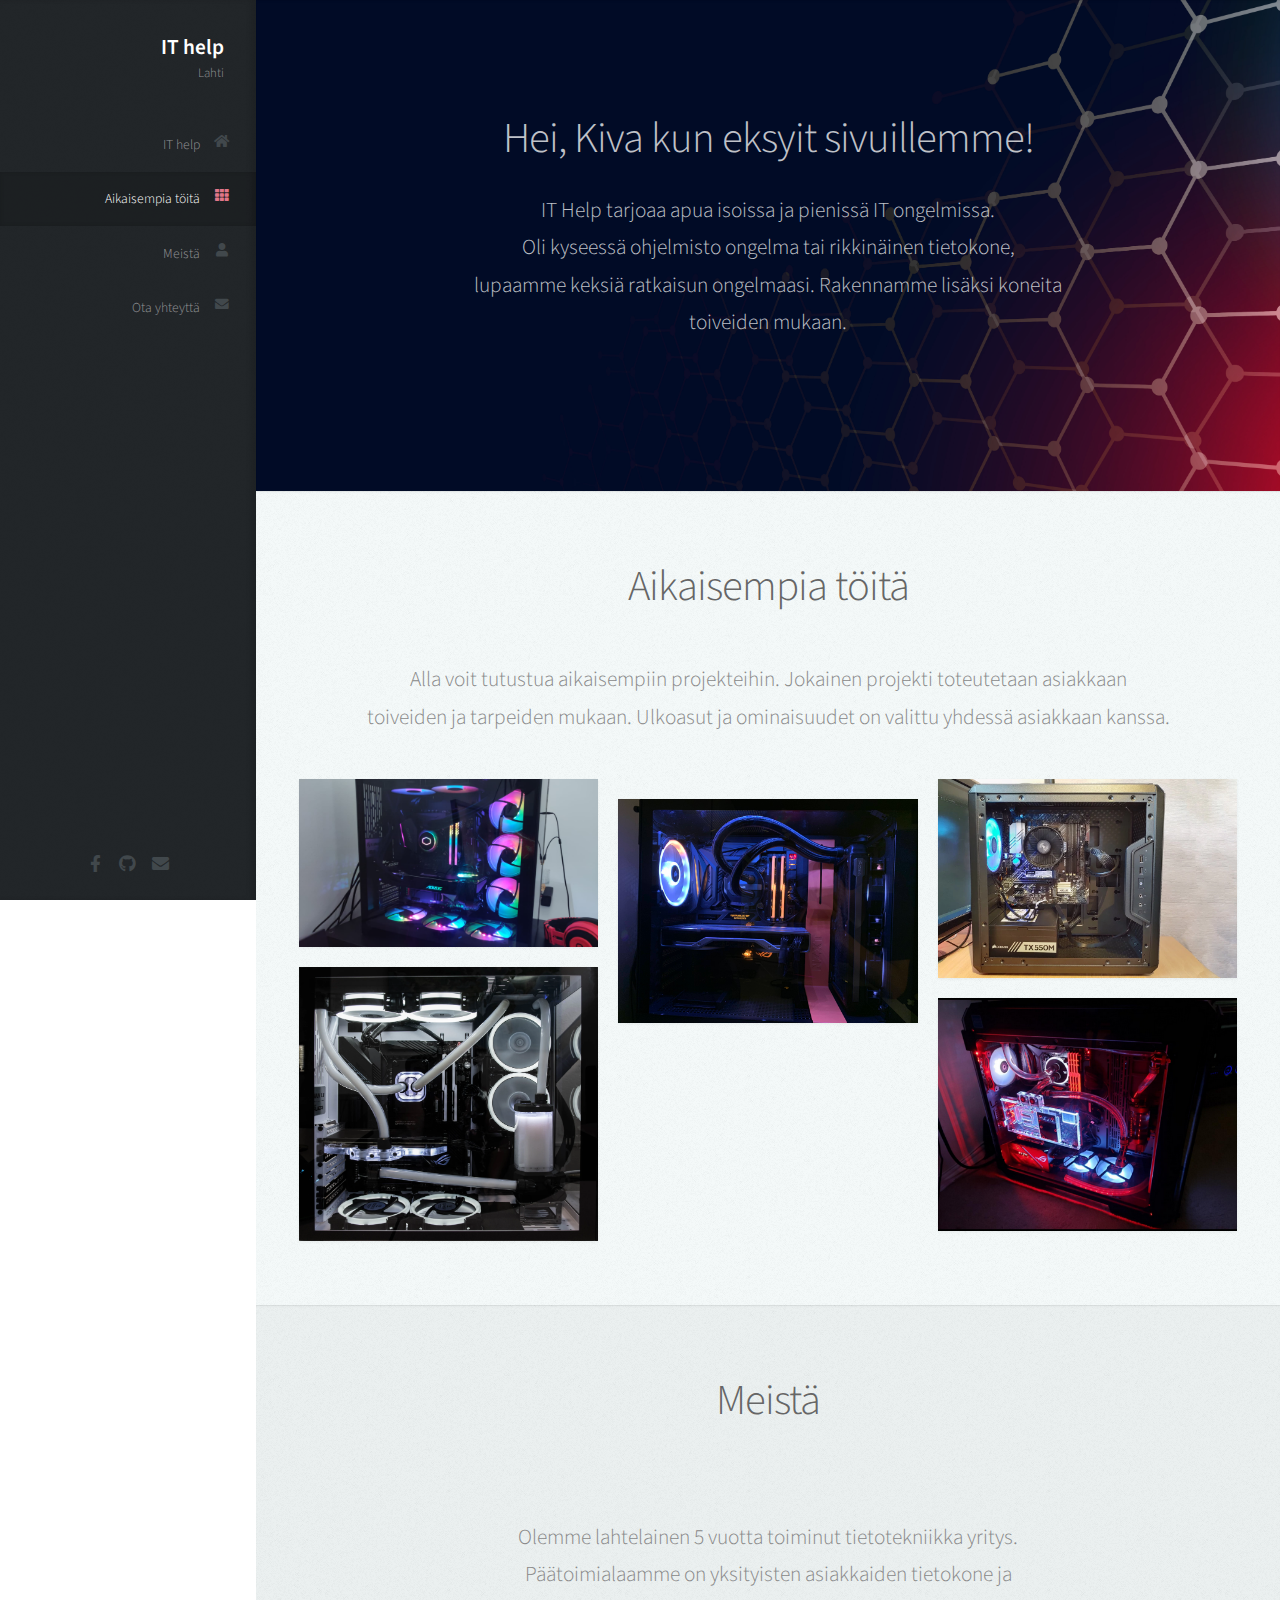
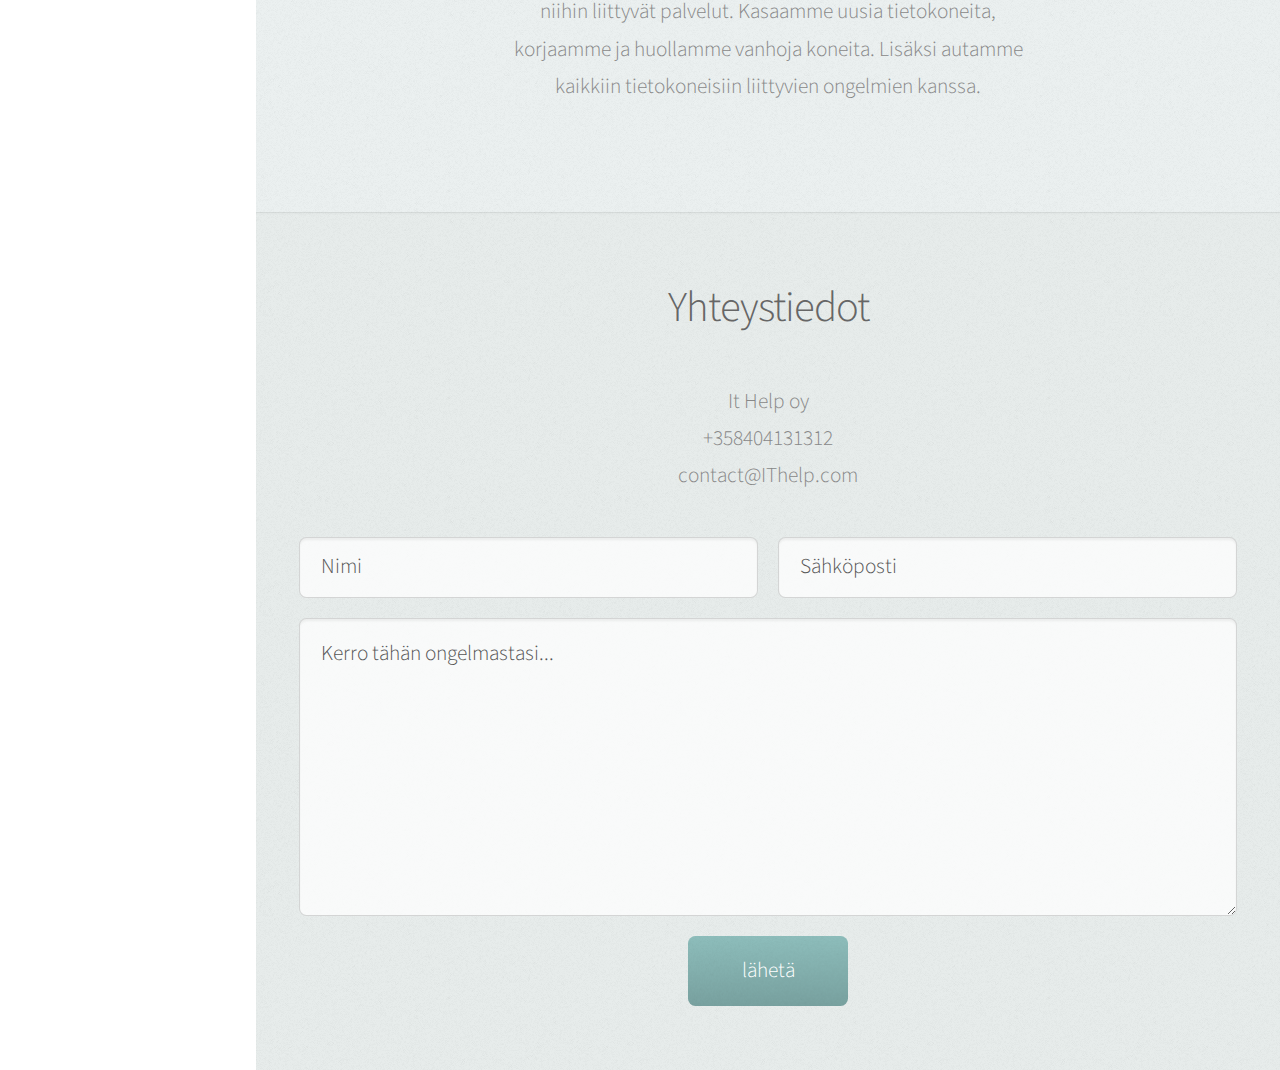
==== index.html @ 4525d4ff "Add files via upload" ====
<!DOCTYPE HTML>
<html>
	<head>
		<title>IT help oy</title>
		<meta charset="utf-8" />
		<meta name="viewport" content="width=device-width, initial-scale=1, user-scalable=no" />
		<link rel="stylesheet" href="assets/css/main.css" />
	</head>
	<body class="is-preload">

		<!-- Header -->
			<div id="header">

				<div class="top">

					<!-- Logo -->
						<div id="logo">
							<h1 id="title">IT help</h1>
							<p>Lahti</p>
						</div>

					<!-- Navikointi -->
						<nav id="nav">
							<ul>
								<li><a href="#top" id="top-link"><span class="icon solid fa-home">IT help</span></a></li>
								<li><a href="#portfolio" id="portfolio-link"><span class="icon solid fa-th">Aikaisempia töitä</span></a></li>
								<li><a href="#about" id="about-link"><span class="icon solid fa-user">Meistä</span></a></li>
								<li><a href="#contact" id="contact-link"><span class="icon solid fa-envelope">Ota yhteyttä</span></a></li>
							</ul>
						</nav>

				</div>

				<div class="bottom">

					<!-- Social Icons -->
						<ul class="icons">
							<li><a href="#" class="icon brands fa-facebook-f"><span class="label">Facebook</span></a></li>
							<li><a href="#" class="icon brands fa-github"><span class="label">Github</span></a></li>
							<li><a href="#" class="icon solid fa-envelope"><span class="label">Email</span></a></li>
						</ul>

				</div>

			</div>

		<!-- Main -->
			<div id="main">

				<!-- IT Help -->
					<section id="top" class="one dark cover">
						<div class="container">

							<header>
								<h2 class="alt">Hei, Kiva kun eksyit sivuillemme! </h2>
								<p>IT Help tarjoaa apua isoissa ja pienissä IT ongelmissa.<br />
								Oli kyseessä ohjelmisto ongelma tai rikkinäinen tietokone, <br />
								lupaamme keksiä ratkaisun ongelmaasi. Rakennamme lisäksi koneita<br />
								toiveiden mukaan.</p>
							</header>
							
						</div>
					</section>

				<!-- Portfolio -->
					<section id="portfolio" class="two">
						<div class="container">

							<header>
								<h2>Aikaisempia töitä</h2>
							</header>

							<p>Alla voit tutustua aikaisempiin projekteihin. Jokainen projekti toteutetaan asiakkaan<br />
							toiveiden ja tarpeiden mukaan. Ulkoasut ja ominaisuudet on valittu yhdessä asiakkaan kanssa.</p>

							<div class="row">
								<div class="col-4 col-12-mobile">
									<article class="item">
										<a href="#" class="image fit"><img src="images/pic01.jpg" alt="" /></a>
									</article>
									<article class="item">
										<a href="#" class="image fit"><img src="images/pic02.jpg" alt="" /></a>
									</article>
								</div>
								<div class="col-4 col-12-mobile">
									<article class="item">
										<a href="#" class="image fit"><img src="images/pic03.jpg" alt="" /></a>
									</article>
									<article class="item">
										<a href="#" class="image fit"><img src="images/pic04.jpg" alt="" /></a>
									</article>
								</div>
								<div class="col-4 col-12-mobile">
									<article class="item">
										<a href="#" class="image fit"><img src="images/pic05.jpg" alt="" /></a>
									</article>
								<article class="item">
										<a href="#" class="image fit"><img src="images/pic06.jpg" alt="" /></a>
									</article>
								</div>
							</div>

						</div>
					</section>

				<!-- Minusta -->
					<section id="about" class="three">
						<div class="container">

							<header>
								<h2>Meistä</h2>
							</header>

							<a href="#" class="image featured"><img src="images/pic08.jpg" alt="" /></a>

							<p>Olemme lahtelainen 5 vuotta toiminut tietotekniikka yritys.<br />
							Päätoimialaamme on yksityisten asiakkaiden tietokone ja<br />
							niihin liittyvät palvelut. Kasaamme uusia tietokoneita,<br />
							korjaamme ja huollamme vanhoja koneita. Lisäksi autamme<br />
							kaikkiin tietokoneisiin liittyvien ongelmien kanssa.</p>

						</div>
					</section>

				<!-- yhteyttä -->
					<section id="contact" class="four">
						<div class="container">

							<header>
								<h2>Yhteystiedot</h2>
							</header>

							<p>It Help oy<br />
							+358404131312<br />
							contact@IThelp.com</p>

							<form method="post" action="#">
								<div class="row">
									<div class="col-6 col-12-mobile"><input type="text" name="name" placeholder="Nimi" /></div>
									<div class="col-6 col-12-mobile"><input type="text" name="email" placeholder="Sähköposti" /></div>
									<div class="col-12">
										<textarea name="message" placeholder="Kerro tähän ongelmastasi..."></textarea>
									</div>
									<div class="col-12">
										<input type="submit" value="lähetä" />
									</div>
								</div>
							</form>

						</div>
					</section>

			</div>


		<!-- Scripts -->
			<script src="assets/js/jquery.min.js"></script>
			<script src="assets/js/jquery.scrolly.min.js"></script>
			<script src="assets/js/jquery.scrollex.min.js"></script>
			<script src="assets/js/browser.min.js"></script>
			<script src="assets/js/breakpoints.min.js"></script>
			<script src="assets/js/util.js"></script>
			<script src="assets/js/main.js"></script>

	</body>
</html>
---- assets/css/main.css ----
@import url("fontawesome-all.min.css");
@import url("https://fonts.googleapis.com/css?family=Source+Sans+Pro:300,300italic,400,600");


html, body, div, span, applet, object,
iframe, h1, h2, h3, h4, h5, h6, p, blockquote,
pre, a, abbr, acronym, address, big, cite,
code, del, dfn, em, img, ins, kbd, q, s, samp,
small, strike, strong, sub, sup, tt, var, b,
u, i, center, dl, dt, dd, ol, ul, li, fieldset,
form, label, legend, table, caption, tbody,
tfoot, thead, tr, th, td, article, aside,
canvas, details, embed, figure, figcaption,
footer, header, hgroup, menu, nav, output, ruby,
section, summary, time, mark, audio, video {
	margin: 0;
	padding: 0;
	border: 0;
	font-size: 100%;
	font: inherit;
	vertical-align: baseline;}

article, aside, details, figcaption, figure,
footer, header, hgroup, menu, nav, section {
	display: block;}

body {
	line-height: 1;
}

ol, ul {
	list-style: none;
}

blockquote, q {
	quotes: none;
}

	blockquote:before, blockquote:after, q:before, q:after {
		content: '';
		content: none;
	}

table {
	border-collapse: collapse;
	border-spacing: 0;
}

body {
	-webkit-text-size-adjust: none;
}

mark {
	background-color: transparent;
	color: inherit;
}

input::-moz-focus-inner {
	border: 0;
	padding: 0;
}

input, select, textarea {
	-moz-appearance: none;
	-webkit-appearance: none;
	-ms-appearance: none;
	appearance: none;
}

/* Basic */

	html {
		box-sizing: border-box;
	}

	*, *:before, *:after {
		box-sizing: inherit;
	}

	body {
		background: #fff;
		font-family: 'Source Sans Pro', sans-serif;
		font-size: 19pt;
		font-weight: 300;
		line-height: 1.75em;
		color: #888;
	}

		body.is-preload *, body.is-preload *:before, body.is-preload *:after {
			-moz-animation: none !important;
			-webkit-animation: none !important;
			-ms-animation: none !important;
			animation: none !important;
			-moz-transition: none !important;
			-webkit-transition: none !important;
			-ms-transition: none !important;
			transition: none !important;
		}

	input, textarea, select {
		font-family: 'Source Sans Pro', sans-serif;
		font-size: 19pt;
		font-weight: 300;
		line-height: 1.75em;
		color: #888;
	}

	h1, h2, h3, h4, h5, h6 {
		font-weight: 300;
		color: #666;
		line-height: 1.5em;
	}

	h1 a, h2 a, h3 a, h4 a, h5 a, h6 a {
		color: inherit;
		text-decoration: none;
	}

		h1 a strong, h2 a strong, h3 a strong, h4 a strong, h5 a strong, h6 a strong {
			color: #333;
		}

	h2 {
		font-size: 2em;
		letter-spacing: -1px;
	}

		h2.alt {
			color: #888;
		}

			h2.alt strong {
				color: #666;
			}

	h3 {
		font-size: 1.5em;
	}

	header {
		margin: 0 0 2em 0;
	}

		header > p {
			margin: 1em 0 0 0;
		}

	footer {
		margin: 2em 0 0 0;
	}

	strong, b {
		font-weight: 300;
		color: #666;
	}

	em, i {
		font-style: italic;
	}

	a {
		text-decoration: none;
		color: inherit;
		border-bottom: dotted 1px rgba(128, 128, 128, 0.5);
		-moz-transition: color 0.35s ease-in-out, border-bottom-color 0.35s ease-in-out;
		-webkit-transition: color 0.35s ease-in-out, border-bottom-color 0.35s ease-in-out;
		-ms-transition: color 0.35s ease-in-out, border-bottom-color 0.35s ease-in-out;
		transition: color 0.35s ease-in-out, border-bottom-color 0.35s ease-in-out;
		outline: 0;
	}

		a:hover {
			color: #E27689;
			border-bottom-color: rgba(255, 255, 255, 0);
		}

	sub {
		position: relative;
		top: 0.5em;
		font-size: 0.8em;
	}

	sup {
		position: relative;
		top: -0.5em;
		font-size: 0.8em;
	}

	hr {
		border: 0;
		border-top: solid 1px #ddd;
	}

	blockquote {
		border-left: solid 0.5em #ddd;
		padding: 1em 0 1em 2em;
		font-style: italic;
	}

	p, ul, ol, dl, table {
		margin-bottom: 2em;
	}

	br.clear {
		clear: both;
	}

/* Container */

	.container {
		margin: 0 auto;
		max-width: 100%;
		width: 1400px;
	}

		@media screen and (min-width: 961px) and (max-width: 1880px) {

			.container {
				width: 1200px;
			}

		}

		@media screen and (min-width: 961px) and (max-width: 1620px) {

			.container {
				width: 960px;
			}

		}

		@media screen and (min-width: 961px) and (max-width: 1320px) {

			.container {
				width: 100%;
			}

		}

		@media screen and (max-width: 960px) {

			.container {
				width: 100%;
			}

		}

		@media screen and (max-width: 736px) {

			.container {
				width: 100%;
			}

		}

/* Row */

	.row {
		display: flex;
		flex-wrap: wrap;
		box-sizing: border-box;
		align-items: stretch;
	}

		.row > * {
			box-sizing: border-box;
		}

		.row.gtr-uniform > * > :last-child {
			margin-bottom: 0;
		}

		.row.aln-left {
			justify-content: flex-start;
		}

		.row.aln-center {
			justify-content: center;
		}

		.row.aln-right {
			justify-content: flex-end;
		}

		.row.aln-top {
			align-items: flex-start;
		}

		.row.aln-middle {
			align-items: center;
		}

		.row.aln-bottom {
			align-items: flex-end;
		}

		.row > .imp {
			order: -1;
		}

		.row > .col-1 {
			width: 8.33333%;
		}

		.row > .off-1 {
			margin-left: 8.33333%;
		}

		.row > .col-2 {
			width: 16.66667%;
		}

		.row > .off-2 {
			margin-left: 16.66667%;
		}

		.row > .col-3 {
			width: 25%;
		}

		.row > .off-3 {
			margin-left: 25%;
		}

		.row > .col-4 {
			width: 33.33333%;
		}

		.row > .off-4 {
			margin-left: 33.33333%;
		}

		.row > .col-5 {
			width: 41.66667%;
		}

		.row > .off-5 {
			margin-left: 41.66667%;
		}

		.row > .col-6 {
			width: 50%;
		}

		.row > .off-6 {
			margin-left: 50%;
		}

		.row > .col-7 {
			width: 58.33333%;
		}

		.row > .off-7 {
			margin-left: 58.33333%;
		}

		.row > .col-8 {
			width: 66.66667%;
		}

		.row > .off-8 {
			margin-left: 66.66667%;
		}

		.row > .col-9 {
			width: 75%;
		}

		.row > .off-9 {
			margin-left: 75%;
		}

		.row > .col-10 {
			width: 83.33333%;
		}

		.row > .off-10 {
			margin-left: 83.33333%;
		}

		.row > .col-11 {
			width: 91.66667%;
		}

		.row > .off-11 {
			margin-left: 91.66667%;
		}

		.row > .col-12 {
			width: 100%;
		}

		.row > .off-12 {
			margin-left: 100%;
		}

		.row.gtr-0 {
			margin-top: 0px;
			margin-left: 0px;
		}

			.row.gtr-0 > * {
				padding: 0px 0 0 0px;
			}

			.row.gtr-0.gtr-uniform {
				margin-top: 0px;
			}

				.row.gtr-0.gtr-uniform > * {
					padding-top: 0px;
				}

		.row.gtr-25 {
			margin-top: -10px;
			margin-left: -10px;
		}

			.row.gtr-25 > * {
				padding: 10px 0 0 10px;
			}

			.row.gtr-25.gtr-uniform {
				margin-top: -10px;
			}

				.row.gtr-25.gtr-uniform > * {
					padding-top: 10px;
				}

		.row.gtr-50 {
			margin-top: -20px;
			margin-left: -20px;
		}

			.row.gtr-50 > * {
				padding: 20px 0 0 20px;
			}

			.row.gtr-50.gtr-uniform {
				margin-top: -20px;
			}

				.row.gtr-50.gtr-uniform > * {
					padding-top: 20px;
				}

		.row {
			margin-top: -40px;
			margin-left: -40px;
		}

			.row > * {
				padding: 40px 0 0 40px;
			}

			.row.gtr-uniform {
				margin-top: -40px;
			}

				.row.gtr-uniform > * {
					padding-top: 40px;
				}

		.row.gtr-150 {
			margin-top: -60px;
			margin-left: -60px;
		}

			.row.gtr-150 > * {
				padding: 60px 0 0 60px;
			}

			.row.gtr-150.gtr-uniform {
				margin-top: -60px;
			}

				.row.gtr-150.gtr-uniform > * {
					padding-top: 60px;
				}

		.row.gtr-200 {
			margin-top: -80px;
			margin-left: -80px;
		}

			.row.gtr-200 > * {
				padding: 80px 0 0 80px;
			}

			.row.gtr-200.gtr-uniform {
				margin-top: -80px;
			}

				.row.gtr-200.gtr-uniform > * {
					padding-top: 80px;
				}

		@media screen and (min-width: 961px) and (max-width: 1880px) {

			.row {
				display: flex;
				flex-wrap: wrap;
				box-sizing: border-box;
				align-items: stretch;
			}

				.row > * {
					box-sizing: border-box;
				}

				.row.gtr-uniform > * > :last-child {
					margin-bottom: 0;
				}

				.row.aln-left {
					justify-content: flex-start;
				}

				.row.aln-center {
					justify-content: center;
				}

				.row.aln-right {
					justify-content: flex-end;
				}

				.row.aln-top {
					align-items: flex-start;
				}

				.row.aln-middle {
					align-items: center;
				}

				.row.aln-bottom {
					align-items: flex-end;
				}

				.row > .imp-wide {
					order: -1;
				}

				.row > .col-1-wide {
					width: 8.33333%;
				}

				.row > .off-1-wide {
					margin-left: 8.33333%;
				}

				.row > .col-2-wide {
					width: 16.66667%;
				}

				.row > .off-2-wide {
					margin-left: 16.66667%;
				}

				.row > .col-3-wide {
					width: 25%;
				}

				.row > .off-3-wide {
					margin-left: 25%;
				}

				.row > .col-4-wide {
					width: 33.33333%;
				}

				.row > .off-4-wide {
					margin-left: 33.33333%;
				}

				.row > .col-5-wide {
					width: 41.66667%;
				}

				.row > .off-5-wide {
					margin-left: 41.66667%;
				}

				.row > .col-6-wide {
					width: 50%;
				}

				.row > .off-6-wide {
					margin-left: 50%;
				}

				.row > .col-7-wide {
					width: 58.33333%;
				}

				.row > .off-7-wide {
					margin-left: 58.33333%;
				}

				.row > .col-8-wide {
					width: 66.66667%;
				}

				.row > .off-8-wide {
					margin-left: 66.66667%;
				}

				.row > .col-9-wide {
					width: 75%;
				}

				.row > .off-9-wide {
					margin-left: 75%;
				}

				.row > .col-10-wide {
					width: 83.33333%;
				}

				.row > .off-10-wide {
					margin-left: 83.33333%;
				}

				.row > .col-11-wide {
					width: 91.66667%;
				}

				.row > .off-11-wide {
					margin-left: 91.66667%;
				}

				.row > .col-12-wide {
					width: 100%;
				}

				.row > .off-12-wide {
					margin-left: 100%;
				}

				.row.gtr-0 {
					margin-top: 0px;
					margin-left: 0px;
				}

					.row.gtr-0 > * {
						padding: 0px 0 0 0px;
					}

					.row.gtr-0.gtr-uniform {
						margin-top: 0px;
					}

						.row.gtr-0.gtr-uniform > * {
							padding-top: 0px;
						}

				.row.gtr-25 {
					margin-top: -10px;
					margin-left: -10px;
				}

					.row.gtr-25 > * {
						padding: 10px 0 0 10px;
					}

					.row.gtr-25.gtr-uniform {
						margin-top: -10px;
					}

						.row.gtr-25.gtr-uniform > * {
							padding-top: 10px;
						}

				.row.gtr-50 {
					margin-top: -20px;
					margin-left: -20px;
				}

					.row.gtr-50 > * {
						padding: 20px 0 0 20px;
					}

					.row.gtr-50.gtr-uniform {
						margin-top: -20px;
					}

						.row.gtr-50.gtr-uniform > * {
							padding-top: 20px;
						}

				.row {
					margin-top: -40px;
					margin-left: -40px;
				}

					.row > * {
						padding: 40px 0 0 40px;
					}

					.row.gtr-uniform {
						margin-top: -40px;
					}

						.row.gtr-uniform > * {
							padding-top: 40px;
						}

				.row.gtr-150 {
					margin-top: -60px;
					margin-left: -60px;
				}

					.row.gtr-150 > * {
						padding: 60px 0 0 60px;
					}

					.row.gtr-150.gtr-uniform {
						margin-top: -60px;
					}

						.row.gtr-150.gtr-uniform > * {
							padding-top: 60px;
						}

				.row.gtr-200 {
					margin-top: -80px;
					margin-left: -80px;
				}

					.row.gtr-200 > * {
						padding: 80px 0 0 80px;
					}

					.row.gtr-200.gtr-uniform {
						margin-top: -80px;
					}

						.row.gtr-200.gtr-uniform > * {
							padding-top: 80px;
						}

		}

		@media screen and (min-width: 961px) and (max-width: 1620px) {

			.row {
				display: flex;
				flex-wrap: wrap;
				box-sizing: border-box;
				align-items: stretch;
			}

				.row > * {
					box-sizing: border-box;
				}

				.row.gtr-uniform > * > :last-child {
					margin-bottom: 0;
				}

				.row.aln-left {
					justify-content: flex-start;
				}

				.row.aln-center {
					justify-content: center;
				}

				.row.aln-right {
					justify-content: flex-end;
				}

				.row.aln-top {
					align-items: flex-start;
				}

				.row.aln-middle {
					align-items: center;
				}

				.row.aln-bottom {
					align-items: flex-end;
				}

				.row > .imp-normal {
					order: -1;
				}

				.row > .col-1-normal {
					width: 8.33333%;
				}

				.row > .off-1-normal {
					margin-left: 8.33333%;
				}

				.row > .col-2-normal {
					width: 16.66667%;
				}

				.row > .off-2-normal {
					margin-left: 16.66667%;
				}

				.row > .col-3-normal {
					width: 25%;
				}

				.row > .off-3-normal {
					margin-left: 25%;
				}

				.row > .col-4-normal {
					width: 33.33333%;
				}

				.row > .off-4-normal {
					margin-left: 33.33333%;
				}

				.row > .col-5-normal {
					width: 41.66667%;
				}

				.row > .off-5-normal {
					margin-left: 41.66667%;
				}

				.row > .col-6-normal {
					width: 50%;
				}

				.row > .off-6-normal {
					margin-left: 50%;
				}

				.row > .col-7-normal {
					width: 58.33333%;
				}

				.row > .off-7-normal {
					margin-left: 58.33333%;
				}

				.row > .col-8-normal {
					width: 66.66667%;
				}

				.row > .off-8-normal {
					margin-left: 66.66667%;
				}

				.row > .col-9-normal {
					width: 75%;
				}

				.row > .off-9-normal {
					margin-left: 75%;
				}

				.row > .col-10-normal {
					width: 83.33333%;
				}

				.row > .off-10-normal {
					margin-left: 83.33333%;
				}

				.row > .col-11-normal {
					width: 91.66667%;
				}

				.row > .off-11-normal {
					margin-left: 91.66667%;
				}

				.row > .col-12-normal {
					width: 100%;
				}

				.row > .off-12-normal {
					margin-left: 100%;
				}

				.row.gtr-0 {
					margin-top: 0px;
					margin-left: 0px;
				}

					.row.gtr-0 > * {
						padding: 0px 0 0 0px;
					}

					.row.gtr-0.gtr-uniform {
						margin-top: 0px;
					}

						.row.gtr-0.gtr-uniform > * {
							padding-top: 0px;
						}

				.row.gtr-25 {
					margin-top: -10px;
					margin-left: -10px;
				}

					.row.gtr-25 > * {
						padding: 10px 0 0 10px;
					}

					.row.gtr-25.gtr-uniform {
						margin-top: -10px;
					}

						.row.gtr-25.gtr-uniform > * {
							padding-top: 10px;
						}

				.row.gtr-50 {
					margin-top: -20px;
					margin-left: -20px;
				}

					.row.gtr-50 > * {
						padding: 20px 0 0 20px;
					}

					.row.gtr-50.gtr-uniform {
						margin-top: -20px;
					}

						.row.gtr-50.gtr-uniform > * {
							padding-top: 20px;
						}

				.row {
					margin-top: -40px;
					margin-left: -40px;
				}

					.row > * {
						padding: 40px 0 0 40px;
					}

					.row.gtr-uniform {
						margin-top: -40px;
					}

						.row.gtr-uniform > * {
							padding-top: 40px;
						}

				.row.gtr-150 {
					margin-top: -60px;
					margin-left: -60px;
				}

					.row.gtr-150 > * {
						padding: 60px 0 0 60px;
					}

					.row.gtr-150.gtr-uniform {
						margin-top: -60px;
					}

						.row.gtr-150.gtr-uniform > * {
							padding-top: 60px;
						}

				.row.gtr-200 {
					margin-top: -80px;
					margin-left: -80px;
				}

					.row.gtr-200 > * {
						padding: 80px 0 0 80px;
					}

					.row.gtr-200.gtr-uniform {
						margin-top: -80px;
					}

						.row.gtr-200.gtr-uniform > * {
							padding-top: 80px;
						}

		}

		@media screen and (min-width: 961px) and (max-width: 1320px) {

			.row {
				display: flex;
				flex-wrap: wrap;
				box-sizing: border-box;
				align-items: stretch;
			}

				.row > * {
					box-sizing: border-box;
				}

				.row.gtr-uniform > * > :last-child {
					margin-bottom: 0;
				}

				.row.aln-left {
					justify-content: flex-start;
				}

				.row.aln-center {
					justify-content: center;
				}

				.row.aln-right {
					justify-content: flex-end;
				}

				.row.aln-top {
					align-items: flex-start;
				}

				.row.aln-middle {
					align-items: center;
				}

				.row.aln-bottom {
					align-items: flex-end;
				}

				.row > .imp-narrow {
					order: -1;
				}

				.row > .col-1-narrow {
					width: 8.33333%;
				}

				.row > .off-1-narrow {
					margin-left: 8.33333%;
				}

				.row > .col-2-narrow {
					width: 16.66667%;
				}

				.row > .off-2-narrow {
					margin-left: 16.66667%;
				}

				.row > .col-3-narrow {
					width: 25%;
				}

				.row > .off-3-narrow {
					margin-left: 25%;
				}

				.row > .col-4-narrow {
					width: 33.33333%;
				}

				.row > .off-4-narrow {
					margin-left: 33.33333%;
				}

				.row > .col-5-narrow {
					width: 41.66667%;
				}

				.row > .off-5-narrow {
					margin-left: 41.66667%;
				}

				.row > .col-6-narrow {
					width: 50%;
				}

				.row > .off-6-narrow {
					margin-left: 50%;
				}

				.row > .col-7-narrow {
					width: 58.33333%;
				}

				.row > .off-7-narrow {
					margin-left: 58.33333%;
				}

				.row > .col-8-narrow {
					width: 66.66667%;
				}

				.row > .off-8-narrow {
					margin-left: 66.66667%;
				}

				.row > .col-9-narrow {
					width: 75%;
				}

				.row > .off-9-narrow {
					margin-left: 75%;
				}

				.row > .col-10-narrow {
					width: 83.33333%;
				}

				.row > .off-10-narrow {
					margin-left: 83.33333%;
				}

				.row > .col-11-narrow {
					width: 91.66667%;
				}

				.row > .off-11-narrow {
					margin-left: 91.66667%;
				}

				.row > .col-12-narrow {
					width: 100%;
				}

				.row > .off-12-narrow {
					margin-left: 100%;
				}

				.row.gtr-0 {
					margin-top: 0px;
					margin-left: 0px;
				}

					.row.gtr-0 > * {
						padding: 0px 0 0 0px;
					}

					.row.gtr-0.gtr-uniform {
						margin-top: 0px;
					}

						.row.gtr-0.gtr-uniform > * {
							padding-top: 0px;
						}

				.row.gtr-25 {
					margin-top: -5px;
					margin-left: -5px;
				}

					.row.gtr-25 > * {
						padding: 5px 0 0 5px;
					}

					.row.gtr-25.gtr-uniform {
						margin-top: -5px;
					}

						.row.gtr-25.gtr-uniform > * {
							padding-top: 5px;
						}

				.row.gtr-50 {
					margin-top: -10px;
					margin-left: -10px;
				}

					.row.gtr-50 > * {
						padding: 10px 0 0 10px;
					}

					.row.gtr-50.gtr-uniform {
						margin-top: -10px;
					}

						.row.gtr-50.gtr-uniform > * {
							padding-top: 10px;
						}

				.row {
					margin-top: -20px;
					margin-left: -20px;
				}

					.row > * {
						padding: 20px 0 0 20px;
					}

					.row.gtr-uniform {
						margin-top: -20px;
					}

						.row.gtr-uniform > * {
							padding-top: 20px;
						}

				.row.gtr-150 {
					margin-top: -30px;
					margin-left: -30px;
				}

					.row.gtr-150 > * {
						padding: 30px 0 0 30px;
					}

					.row.gtr-150.gtr-uniform {
						margin-top: -30px;
					}

						.row.gtr-150.gtr-uniform > * {
							padding-top: 30px;
						}

				.row.gtr-200 {
					margin-top: -40px;
					margin-left: -40px;
				}

					.row.gtr-200 > * {
						padding: 40px 0 0 40px;
					}

					.row.gtr-200.gtr-uniform {
						margin-top: -40px;
					}

						.row.gtr-200.gtr-uniform > * {
							padding-top: 40px;
						}

		}

		@media screen and (max-width: 960px) {

			.row {
				display: flex;
				flex-wrap: wrap;
				box-sizing: border-box;
				align-items: stretch;
			}

				.row > * {
					box-sizing: border-box;
				}

				.row.gtr-uniform > * > :last-child {
					margin-bottom: 0;
				}

				.row.aln-left {
					justify-content: flex-start;
				}

				.row.aln-center {
					justify-content: center;
				}

				.row.aln-right {
					justify-content: flex-end;
				}

				.row.aln-top {
					align-items: flex-start;
				}

				.row.aln-middle {
					align-items: center;
				}

				.row.aln-bottom {
					align-items: flex-end;
				}

				.row > .imp-narrower {
					order: -1;
				}

				.row > .col-1-narrower {
					width: 8.33333%;
				}

				.row > .off-1-narrower {
					margin-left: 8.33333%;
				}

				.row > .col-2-narrower {
					width: 16.66667%;
				}

				.row > .off-2-narrower {
					margin-left: 16.66667%;
				}

				.row > .col-3-narrower {
					width: 25%;
				}

				.row > .off-3-narrower {
					margin-left: 25%;
				}

				.row > .col-4-narrower {
					width: 33.33333%;
				}

				.row > .off-4-narrower {
					margin-left: 33.33333%;
				}

				.row > .col-5-narrower {
					width: 41.66667%;
				}

				.row > .off-5-narrower {
					margin-left: 41.66667%;
				}

				.row > .col-6-narrower {
					width: 50%;
				}

				.row > .off-6-narrower {
					margin-left: 50%;
				}

				.row > .col-7-narrower {
					width: 58.33333%;
				}

				.row > .off-7-narrower {
					margin-left: 58.33333%;
				}

				.row > .col-8-narrower {
					width: 66.66667%;
				}

				.row > .off-8-narrower {
					margin-left: 66.66667%;
				}

				.row > .col-9-narrower {
					width: 75%;
				}

				.row > .off-9-narrower {
					margin-left: 75%;
				}

				.row > .col-10-narrower {
					width: 83.33333%;
				}

				.row > .off-10-narrower {
					margin-left: 83.33333%;
				}

				.row > .col-11-narrower {
					width: 91.66667%;
				}

				.row > .off-11-narrower {
					margin-left: 91.66667%;
				}

				.row > .col-12-narrower {
					width: 100%;
				}

				.row > .off-12-narrower {
					margin-left: 100%;
				}

				.row.gtr-0 {
					margin-top: 0px;
					margin-left: 0px;
				}

					.row.gtr-0 > * {
						padding: 0px 0 0 0px;
					}

					.row.gtr-0.gtr-uniform {
						margin-top: 0px;
					}

						.row.gtr-0.gtr-uniform > * {
							padding-top: 0px;
						}

				.row.gtr-25 {
					margin-top: -5px;
					margin-left: -5px;
				}

					.row.gtr-25 > * {
						padding: 5px 0 0 5px;
					}

					.row.gtr-25.gtr-uniform {
						margin-top: -5px;
					}

						.row.gtr-25.gtr-uniform > * {
							padding-top: 5px;
						}

				.row.gtr-50 {
					margin-top: -10px;
					margin-left: -10px;
				}

					.row.gtr-50 > * {
						padding: 10px 0 0 10px;
					}

					.row.gtr-50.gtr-uniform {
						margin-top: -10px;
					}

						.row.gtr-50.gtr-uniform > * {
							padding-top: 10px;
						}

				.row {
					margin-top: -20px;
					margin-left: -20px;
				}

					.row > * {
						padding: 20px 0 0 20px;
					}

					.row.gtr-uniform {
						margin-top: -20px;
					}

						.row.gtr-uniform > * {
							padding-top: 20px;
						}

				.row.gtr-150 {
					margin-top: -30px;
					margin-left: -30px;
				}

					.row.gtr-150 > * {
						padding: 30px 0 0 30px;
					}

					.row.gtr-150.gtr-uniform {
						margin-top: -30px;
					}

						.row.gtr-150.gtr-uniform > * {
							padding-top: 30px;
						}

				.row.gtr-200 {
					margin-top: -40px;
					margin-left: -40px;
				}

					.row.gtr-200 > * {
						padding: 40px 0 0 40px;
					}

					.row.gtr-200.gtr-uniform {
						margin-top: -40px;
					}

						.row.gtr-200.gtr-uniform > * {
							padding-top: 40px;
						}

		}

		@media screen and (max-width: 736px) {

			.row {
				display: flex;
				flex-wrap: wrap;
				box-sizing: border-box;
				align-items: stretch;
			}

				.row > * {
					box-sizing: border-box;
				}

				.row.gtr-uniform > * > :last-child {
					margin-bottom: 0;
				}

				.row.aln-left {
					justify-content: flex-start;
				}

				.row.aln-center {
					justify-content: center;
				}

				.row.aln-right {
					justify-content: flex-end;
				}

				.row.aln-top {
					align-items: flex-start;
				}

				.row.aln-middle {
					align-items: center;
				}

				.row.aln-bottom {
					align-items: flex-end;
				}

				.row > .imp-mobile {
					order: -1;
				}

				.row > .col-1-mobile {
					width: 8.33333%;
				}

				.row > .off-1-mobile {
					margin-left: 8.33333%;
				}

				.row > .col-2-mobile {
					width: 16.66667%;
				}

				.row > .off-2-mobile {
					margin-left: 16.66667%;
				}

				.row > .col-3-mobile {
					width: 25%;
				}

				.row > .off-3-mobile {
					margin-left: 25%;
				}

				.row > .col-4-mobile {
					width: 33.33333%;
				}

				.row > .off-4-mobile {
					margin-left: 33.33333%;
				}

				.row > .col-5-mobile {
					width: 41.66667%;
				}

				.row > .off-5-mobile {
					margin-left: 41.66667%;
				}

				.row > .col-6-mobile {
					width: 50%;
				}

				.row > .off-6-mobile {
					margin-left: 50%;
				}

				.row > .col-7-mobile {
					width: 58.33333%;
				}

				.row > .off-7-mobile {
					margin-left: 58.33333%;
				}

				.row > .col-8-mobile {
					width: 66.66667%;
				}

				.row > .off-8-mobile {
					margin-left: 66.66667%;
				}

				.row > .col-9-mobile {
					width: 75%;
				}

				.row > .off-9-mobile {
					margin-left: 75%;
				}

				.row > .col-10-mobile {
					width: 83.33333%;
				}

				.row > .off-10-mobile {
					margin-left: 83.33333%;
				}

				.row > .col-11-mobile {
					width: 91.66667%;
				}

				.row > .off-11-mobile {
					margin-left: 91.66667%;
				}

				.row > .col-12-mobile {
					width: 100%;
				}

				.row > .off-12-mobile {
					margin-left: 100%;
				}

				.row.gtr-0 {
					margin-top: 0px;
					margin-left: 0px;
				}

					.row.gtr-0 > * {
						padding: 0px 0 0 0px;
					}

					.row.gtr-0.gtr-uniform {
						margin-top: 0px;
					}

						.row.gtr-0.gtr-uniform > * {
							padding-top: 0px;
						}

				.row.gtr-25 {
					margin-top: -5px;
					margin-left: -5px;
				}

					.row.gtr-25 > * {
						padding: 5px 0 0 5px;
					}

					.row.gtr-25.gtr-uniform {
						margin-top: -5px;
					}

						.row.gtr-25.gtr-uniform > * {
							padding-top: 5px;
						}

				.row.gtr-50 {
					margin-top: -10px;
					margin-left: -10px;
				}

					.row.gtr-50 > * {
						padding: 10px 0 0 10px;
					}

					.row.gtr-50.gtr-uniform {
						margin-top: -10px;
					}

						.row.gtr-50.gtr-uniform > * {
							padding-top: 10px;
						}

				.row {
					margin-top: -20px;
					margin-left: -20px;
				}

					.row > * {
						padding: 20px 0 0 20px;
					}

					.row.gtr-uniform {
						margin-top: -20px;
					}

						.row.gtr-uniform > * {
							padding-top: 20px;
						}

				.row.gtr-150 {
					margin-top: -30px;
					margin-left: -30px;
				}

					.row.gtr-150 > * {
						padding: 30px 0 0 30px;
					}

					.row.gtr-150.gtr-uniform {
						margin-top: -30px;
					}

						.row.gtr-150.gtr-uniform > * {
							padding-top: 30px;
						}

				.row.gtr-200 {
					margin-top: -40px;
					margin-left: -40px;
				}

					.row.gtr-200 > * {
						padding: 40px 0 0 40px;
					}

					.row.gtr-200.gtr-uniform {
						margin-top: -40px;
					}

						.row.gtr-200.gtr-uniform > * {
							padding-top: 40px;
						}

		}

/* Sections/Article */

	section, article {
		margin-bottom: 3em;
	}

		section > :last-child,
		section > .container, section:last-child, article > :last-child,
		article > .container, article:last-child {
			margin-bottom: 0;
		}

		.row > section, .row > article {
			margin-bottom: 0;
		}

/* Image */

	.image {
		display: inline-block;
		border: 0;
	}

		.image img {
			display: block;
			width: 100%;
		}

		.image.avatar48 {
			width: 48px;
			height: 48px;
			background: #f00;
		}

			.image.avatar48 img {
				width: 48px;
				height: 48px;
			}

		.image.fit {
			display: block;
			width: 100%;
		}

		.image.featured {
			display: block;
			width: 100%;
			margin: 0 0 2em 0;
		}

		.image.left {
			float: left;
			margin: 0 2em 2em 0;
		}

		.image.centered {
			display: block;
			margin: 0 0 2em 0;
		}

			.image.centered img {
				margin: 0 auto;
				width: auto;
			}

/* List */

	ul {
		list-style: disc;
		padding-left: 1em;
	}

		ul li {
			padding-left: 0.5em;
		}

	ol {
		list-style: decimal;
		padding-left: 1.25em;
	}

		ol li {
			padding-left: 0.25em;
		}

/* Icons */

	ul.icons {
		cursor: default;
		list-style: none;
		padding-left: 0;
	}

		ul.icons li {
			display: inline-block;
			padding-left: 0;
		}

		ul.icons a {
			display: inline-block;
			width: 2em;
			height: 2em;
			line-height: 2em;
			text-align: center;
			border: 0;
		}

/* Form */

	form label {
		display: block;
		text-align: left;
		margin-bottom: 0.5em;
	}

	form input[type="text"],
	form input[type="email"],
	form input[type="password"],
	form select,
	form textarea {
		position: relative;
		-webkit-appearance: none;
		display: block;
		border: 0;
		outline: 0;
		background: #fff;
		background: rgba(255, 255, 255, 0.75);
		width: 100%;
		border-radius: 0.35em;
		padding: 0.75em 1em 0.75em 1em;
		box-shadow: inset 0 0.1em 0.1em 0 rgba(0, 0, 0, 0.05);
		border: solid 1px rgba(0, 0, 0, 0.15);
		-moz-transition: all 0.35s ease-in-out;
		-webkit-transition: all 0.35s ease-in-out;
		-ms-transition: all 0.35s ease-in-out;
		transition: all 0.35s ease-in-out;
	}

		form input[type="text"]:focus,
		form input[type="email"]:focus,
		form input[type="password"]:focus,
		form select:focus,
		form textarea:focus {
			box-shadow: 0 0 2px 1px #8ebebc;
			background: #fff;
		}

	form input[type="text"],
	form input[type="email"],
	form input[type="password"],
	form select {
		line-height: 1.25em;
	}

	form textarea {
		min-height: 14em;
	}

	form ::-webkit-input-placeholder {
		color: #555 !important;
	}

	form :-moz-placeholder {
		color: #555 !important;
	}

	form ::-moz-placeholder {
		color: #555 !important;
	}

	form :-ms-input-placeholder {
		color: #555 !important;
	}

	form ::-moz-focus-inner {
		border: 0;
	}

/* Table */

	table {
		width: 100%;
		text-align: left;
	}

		table tbody tr:nth-child(2n+2) {
			background: #f4f4f4;
		}

		table td {
			padding: 0.5em 1em 0.5em 1em;
		}

		table th {
			text-align: left;
			padding: 0.5em 1em 0.5em 1em;
			color: #fff;
			background: #222729 url("images/overlay.png");
		}

		table thead {
			background: #444;
			color: #fff;
		}

		table tfoot {
			background: #eee;
		}

/* Button */

	input[type="button"],
	input[type="submit"],
	input[type="reset"],
	button,
	.button {
		position: relative;
		display: inline-block;
		border-radius: 0.35em;
		color: #fff !important;
		text-decoration: none;
		padding: 0.75em 2.5em 0.75em 2.5em;
		background-color: #8ebebc;
		border: 0;
		cursor: pointer;
		background-image: -moz-linear-gradient(top, rgba(0, 0, 0, 0), rgba(0, 0, 0, 0.15)), url("images/overlay.png");
		background-image: -webkit-linear-gradient(top, rgba(0, 0, 0, 0), rgba(0, 0, 0, 0.15)), url("images/overlay.png");
		background-image: -ms-linear-gradient(top, rgba(0, 0, 0, 0), rgba(0, 0, 0, 0.15)), url("images/overlay.png");
		background-image: linear-gradient(top, rgba(0, 0, 0, 0), rgba(0, 0, 0, 0.15)), url("images/overlay.png");
		-moz-transition: background-color 0.35s ease-in-out;
		-webkit-transition: background-color 0.35s ease-in-out;
		-ms-transition: background-color 0.35s ease-in-out;
		transition: background-color 0.35s ease-in-out;
	}

		input[type="button"]:hover,
		input[type="submit"]:hover,
		input[type="reset"]:hover,
		button:hover,
		.button:hover {
			background-color: #9ececc;
		}

		input[type="button"]:active,
		input[type="submit"]:active,
		input[type="reset"]:active,
		button:active,
		.button:active {
			background-color: #7eaeac;
		}

/* Item */

	.item {
		box-shadow: 0 0.05em 0.15em 0 rgba(0, 0, 0, 0.05);
		margin-bottom: 40px;
	}

		.item header {
			background: #fff;
			margin: 0;
			padding: 1em 0 1em 0;
			font-size: 0.8em;
		}

			.item header h3 {
				font-size: 1em;
			}

/* Icons */

	.icon {
		text-decoration: none;
		text-decoration: none;
	}

		.icon:before {
			-moz-osx-font-smoothing: grayscale;
			-webkit-font-smoothing: antialiased;
			display: inline-block;
			font-style: normal;
			font-variant: normal;
			text-rendering: auto;
			line-height: 1;
			text-transform: none !important;
			font-family: 'Font Awesome 5 Free';
			font-weight: 400;
		}

		.icon:before {
			line-height: inherit;
		}

		.icon > .label {
			display: none;
		}

		.icon.solid:before {
			font-weight: 900;
		}

		.icon.brands:before {
			font-family: 'Font Awesome 5 Brands';
		}

/* Header */

	#header {
		display: -moz-flex;
		display: -webkit-flex;
		display: -ms-flex;
		display: flex;
		-moz-flex-direction: column;
		-webkit-flex-direction: column;
		-ms-flex-direction: column;
		flex-direction: column;
		-moz-justify-content: space-between;
		-webkit-justify-content: space-between;
		-ms-justify-content: space-between;
		justify-content: space-between;
		background: #222629 url("images/overlay.png");
		box-shadow: inset -0.25em 0 0.25em 0 rgba(0, 0, 0, 0.1);
		color: #fff;
		height: 100%;
		left: 0;
		overflow-y: auto;
		position: fixed;
		text-align: right;
		top: 0;
		width: 375px;
	}

		#header .top {
			-moz-flex-grow: 1;
			-webkit-flex-grow: 1;
			-ms-flex-grow: 1;
			flex-grow: 1;
		}

		#header .bottom {
			-moz-flex-shrink: 0;
			-webkit-flex-shrink: 0;
			-ms-flex-shrink: 0;
			flex-shrink: 0;
			padding: 1.5em 0 0.75em 0;
		}

			#header .bottom > :last-child {
				margin-bottom: 0;
			}

		#header .icons {
			font-size: 0.8em;
			text-align: center;
		}

			#header .icons a {
				color: #41484c;
				-moz-transition: color 0.35s ease-in-out;
				-webkit-transition: color 0.35s ease-in-out;
				-ms-transition: color 0.35s ease-in-out;
				transition: color 0.35s ease-in-out;
			}

				#header .icons a:hover {
					color: #fff;
				}

	#logo {
		position: relative;
		margin: 1.75em 1.5em 1.5em 1.5em;
		min-height: 48px;
		cursor: default;
	}

		#logo h1 {
			position: relative;
			color: #fff;
			font-weight: 600;
			font-size: 1em;
			line-height: 1em;
		}

		#logo p {
			position: relative;
			display: block;
			font-size: 0.6em;
			color: rgba(255, 255, 255, 0.5);
			line-height: 1.25em;
			margin: 0.5em 0 0 0;
		}

		#logo .image {
			position: absolute;
			left: 0;
			top: 0;
		}

	#nav ul {
		list-style: none;
		padding-left: 0;
		margin-bottom: 0;
	}

		#nav ul li {
			padding-left: 0;
		}

			#nav ul li a {
				display: block;
				padding: 0.5em 1.5em 0.5em 1.5em;
				color: rgba(255, 255, 255, 0.5);
				text-decoration: none;
				outline: 0;
				border: 0;
				-moz-transition: none;
				-webkit-transition: none;
				-ms-transition: none;
				transition: none;
			}

				#nav ul li a span {
					position: relative;
					display: block;
					font-size: 0.8em;
				}

					#nav ul li a span:before {
						position: absolute;
						left: 0;
						color: #41484c;
						text-align: center;
						width: 1.25em;
						line-height: 1.75em;
					}

				#nav ul li a.active {
					background: rgba(0, 0, 0, 0.15);
					box-shadow: inset 0 0 0.25em 0 rgba(0, 0, 0, 0.125);
					color: #fff;
				}

					#nav ul li a.active span:before {
						color: #e27689;
					}

/* Footer */

	#footer {
		margin-left: 375px;
		text-align: center;
		background-color: #dce3e2;
		padding: 3em 0 4em 0;
		box-shadow: inset 0 1px 0 0 rgba(0, 0, 0, 0.05), inset 0 0.1em 0.1em 0 rgba(0, 0, 0, 0.025);
		font-size: 0.8em;
	}

		#footer .copyright {
			cursor: default;
			margin: 0;
		}

			#footer .copyright li {
				display: inline-block;
				line-height: 1em;
				border-left: solid 1px rgba(128, 128, 128, 0.35);
				padding: 0 0 0 0.5em;
				margin: 0 0 0 0.5em;
			}

				#footer .copyright li:first-child {
					border-left: 0;
					padding-left: 0;
					margin-left: 0;
				}

/* Main */

	#main {
		margin-left: 375px;
	}

		#main > section {
			margin: 0;
			overflow: hidden;
			padding: 4em 0;
			box-shadow: inset 0 1px 0 0 rgba(0, 0, 0, 0.05), inset 0 0.1em 0.1em 0 rgba(0, 0, 0, 0.025);
			text-align: center;
			background-image: url("images/overlay.png");
		}

			#main > section.dark {
				color: #ddd;
				color: rgba(255, 255, 255, 0.75);
			}

				#main > section.dark h2, #main > section.dark h3, #main > section.dark h4, #main > section.dark h5, #main > section.dark h6 {
					color: inherit;
				}

				#main > section.dark strong {
					color: #fff;
					border-color: inherit;
				}

				#main > section.dark a {
					color: #fff;
					border-color: inherit;
				}

					#main > section.dark a:hover {
						border-bottom-color: rgba(255, 255, 255, 0);
					}

			#main > section.cover {
				padding: 10em 0;
				background-size: cover;
				background-position: center center;
			}

			#main > section.one {
				background-color: #81918E;
				background-image: url("../../images/banner.jpg");
			}

			#main > section.two {
				background-color: #f5fafa;
			}

			#main > section.three {
				background-color: #ecf1f1;
			}

			#main > section.four {
				background-color: #e8edec;
			}

/* Wide */

	@media screen and (min-width: 961px) and (max-width: 1880px) {

		/* Basic */

			body, input, textarea, select {
				font-size: 17pt;
			}

		/* Header */

			#header {
				width: 300px;
			}

		/* Footer */

			#footer {
				margin-left: 300px;
			}

		/* Main */

			#main {
				margin-left: 300px;
			}

	}

/* Normal */

	@media screen and (min-width: 961px) and (max-width: 1620px) {

		/* Main */

			#main > section {
				padding: 3em 0;
			}

			#main section.cover {
				padding: 5em 0;
			}

	}

/* Narrow */

	@media screen and (min-width: 961px) and (max-width: 1320px) {

		/* Basic */

			body, input, textarea, select {
				font-size: 16pt;
			}

			.container {
				padding: 0 2em 0 2em;
			}

		/* Icons */

			ul.icons li a {
				width: 1.75em;
			}

		/* Item */

			.item {
				margin-bottom: 20px;
			}

		/* Header */

			#header {
				width: 20%;
			}

			#logo .image {
				position: relative;
				margin: 0 0 0.5em 0;
			}

			#nav ul li a {
				font-size: 0.8em;
				padding-top: 0.5em;
				padding-bottom: 0.5em;
			}

				#nav ul li a span {
					padding-right: 2.25em;
				}

					#nav ul li a span:before {
						left: 100%;
						margin-left: -1.25em;
						line-height: 2.25em;
					}

		/* Footer */

			#footer {
				margin-left: 20%;
			}

		/* Main */

			#main {
				margin-left: 20%;
			}

	}

/* Narrower */

	#headerToggle {
		display: none;
	}

	@media screen and (max-width: 960px) {

		/* Basic */

			html, body {
				overflow-x: hidden;
			}

			body, input, textarea, select {
				font-size: 16pt;
			}

			header br {
				display: none;
			}

			.container {
				padding: 0 2em 0 2em;
			}

		/* Item */

			.item {
				margin-bottom: 15px;
			}

		/* Icons */

			ul.icons a {
				width: 1.75em;
				font-size: 1.25em;
			}

		/* Header */

			#header {
				-moz-backface-visibility: hidden;
				-webkit-backface-visibility: hidden;
				-ms-backface-visibility: hidden;
				backface-visibility: hidden;
				-moz-transform: translateX(-275px);
				-webkit-transform: translateX(-275px);
				-ms-transform: translateX(-275px);
				transform: translateX(-275px);
				-moz-transition: -moz-transform 0.5s ease;
				-webkit-transition: -webkit-transform 0.5s ease;
				-ms-transition: -ms-transform 0.5s ease;
				transition: transform 0.5s ease;
				-webkit-overflow-scrolling: touch;
				display: block;
				height: 100%;
				left: 0;
				overflow-y: auto;
				position: fixed;
				top: 0;
				width: 275px;
				z-index: 10002;
				width: 275px;
				background: #222729 url("images/overlay.png");
				box-shadow: inset -0.25em 0 0.25em 0 rgba(0, 0, 0, 0.125);
			}

				#header .top {
					position: relative;
				}

				#header .bottom {
					border-top: solid 1px rgba(255, 255, 255, 0.05);
					box-shadow: 0 -1px 0 0 rgba(0, 0, 0, 0.15);
					padding-top: 2em;
					margin-top: 2em;
					position: relative;
				}

			#logo {
				margin: 1.5em 1.25em 1.25em 1.25em;
			}

			#nav ul li a {
				padding: 0.5em 1.25em 0.5em 1.25em;
			}

			#headerToggle {
				-moz-backface-visibility: hidden;
				-webkit-backface-visibility: hidden;
				-ms-backface-visibility: hidden;
				backface-visibility: hidden;
				-moz-transition: -moz-transform 0.5s ease;
				-webkit-transition: -webkit-transform 0.5s ease;
				-ms-transition: -ms-transform 0.5s ease;
				transition: transform 0.5s ease;
				display: block;
				height: 2.25em;
				left: 0;
				position: fixed;
				top: 0;
				width: 3.25em;
				z-index: 10001;
			}

				#headerToggle .toggle {
					text-decoration: none;
					position: absolute;
					left: 0;
					top: 0;
					width: 100%;
					height: 100%;
					outline: 0;
					border: 0;
				}

					#headerToggle .toggle:before {
						-moz-osx-font-smoothing: grayscale;
						-webkit-font-smoothing: antialiased;
						display: inline-block;
						font-style: normal;
						font-variant: normal;
						text-rendering: auto;
						line-height: 1;
						text-transform: none !important;
						font-family: 'Font Awesome 5 Free';
						font-weight: 900;
					}

					#headerToggle .toggle:before {
						text-decoration: none;
						content: '\f0c9';
						color: #fff;
						font-size: 18px;
						background: rgba(128, 136, 144, 0.5);
						border-radius: 0.35em;
						text-align: center;
						position: absolute;
						left: 0.5em;
						top: 0.5em;
						display: block;
						width: 3.25em;
						height: 2.25em;
						line-height: 2.25em;
					}

			body.header-visible #main {
				-moz-transform: translateX(275px);
				-webkit-transform: translateX(275px);
				-ms-transform: translateX(275px);
				transform: translateX(275px);
			}

			body.header-visible #headerToggle {
				-moz-transform: translateX(275px);
				-webkit-transform: translateX(275px);
				-ms-transform: translateX(275px);
				transform: translateX(275px);
			}

			body.header-visible #header {
				-moz-transform: translateX(0);
				-webkit-transform: translateX(0);
				-ms-transform: translateX(0);
				transform: translateX(0);
			}

		/* Footer */

			#footer {
				margin-left: 0;
			}

		/* Main */

			#main {
				-moz-backface-visibility: hidden;
				-webkit-backface-visibility: hidden;
				-ms-backface-visibility: hidden;
				backface-visibility: hidden;
				-moz-transition: -moz-transform 0.5s ease;
				-webkit-transition: -webkit-transform 0.5s ease;
				-ms-transition: -ms-transform 0.5s ease;
				transition: transform 0.5s ease;
				padding-bottom: 1px;
				margin-left: 0;
			}

				#main > section {
					padding: 3em 0;
				}

				#main section.cover {
					padding: 4em 0;
				}

	}

/* Mobile */

	@media screen and (max-width: 736px) {

		/* Basic */

			body, input, textarea, select {
				font-size: 14pt;
			}

			h2 {
				font-size: 1.5em;
				letter-spacing: 0;
				font-weight: 300;
			}

			.container {
				padding: 0 15px 0 15px;
			}

		/* List */

			ul.icons a {
				width: 2em;
				font-size: 1.25em;
			}

		/* Main */

			#main > section {
				padding: 2em 0;
			}

			#main section.cover {
				padding: 4em 0em;
			}

				#main section.cover header {
					padding: 0 1em;
				}

		/* Footer */

			#footer .copyright li {
				display: block;
				line-height: 1.25em;
				border: 0;
				padding: 0;
				margin: 1em 0 0 0;
			}

				#footer .copyright li:first-child {
					margin-top: 0;
				}

	}
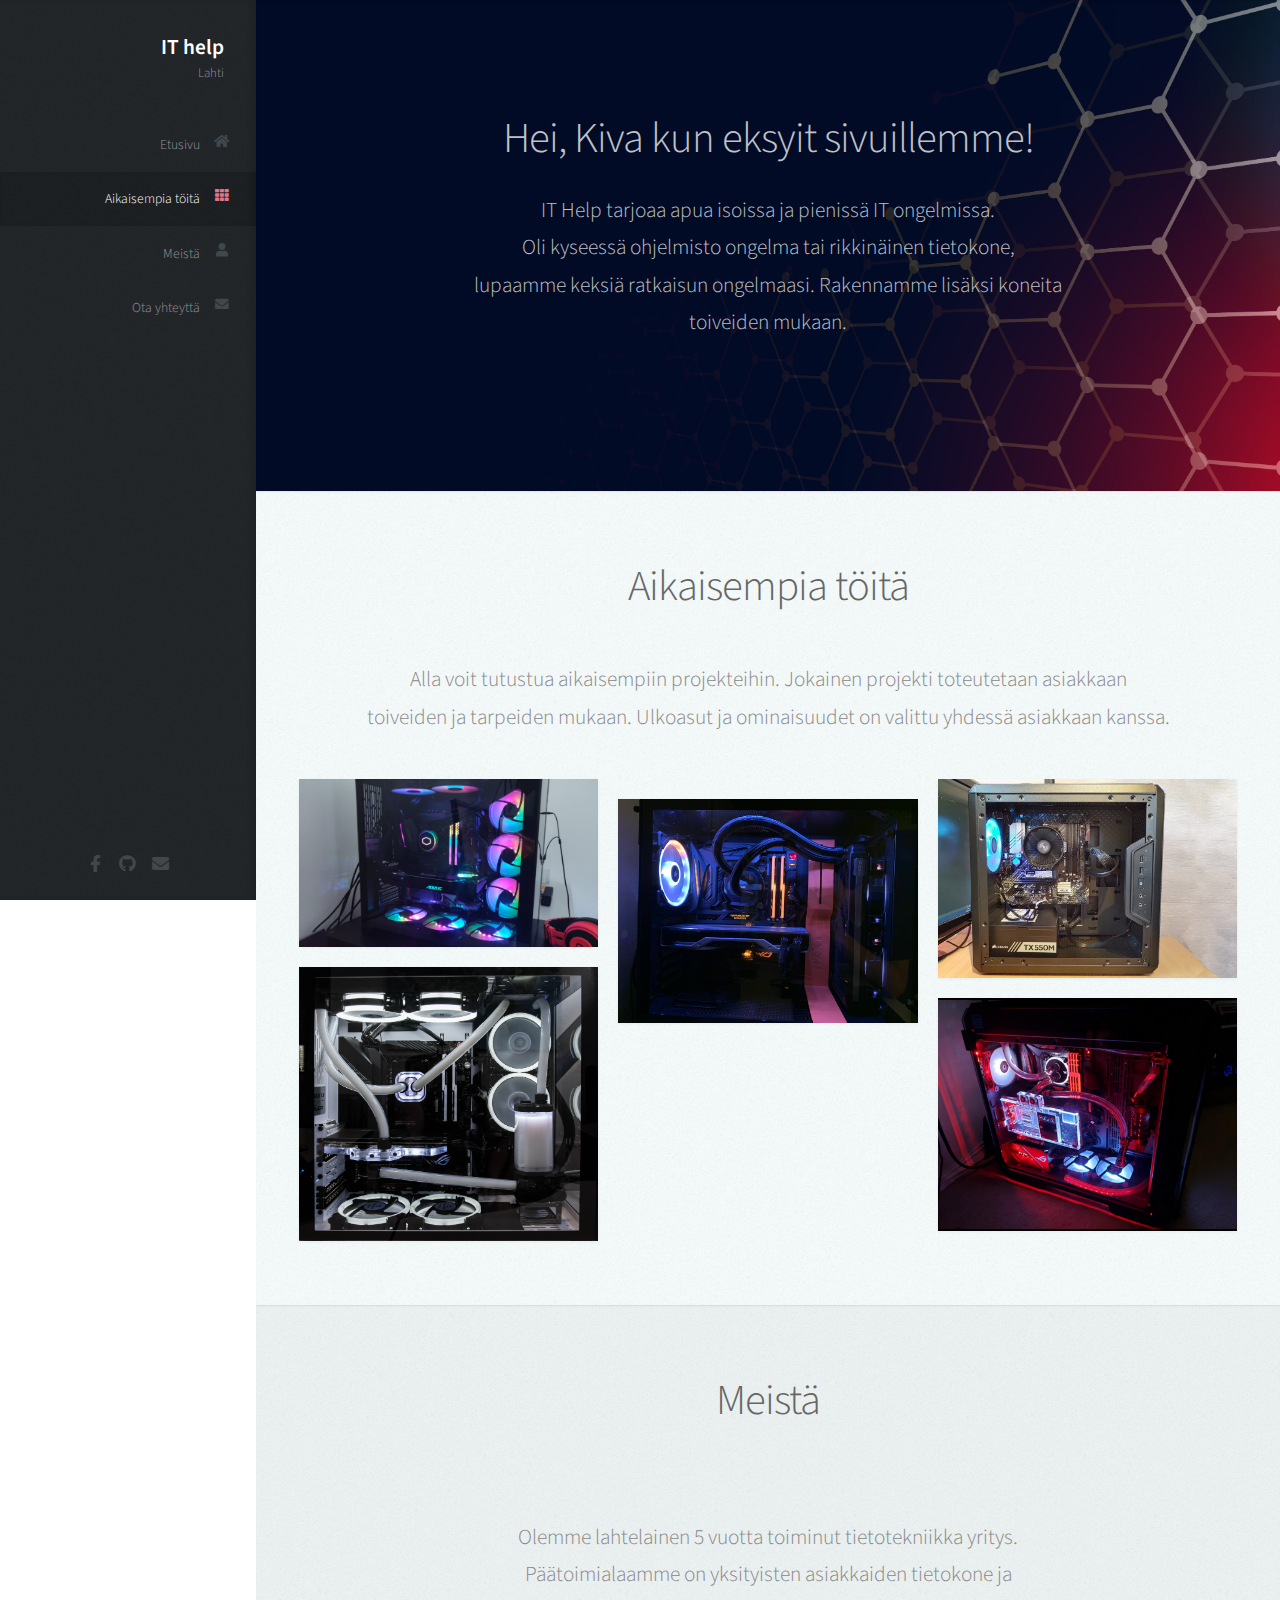
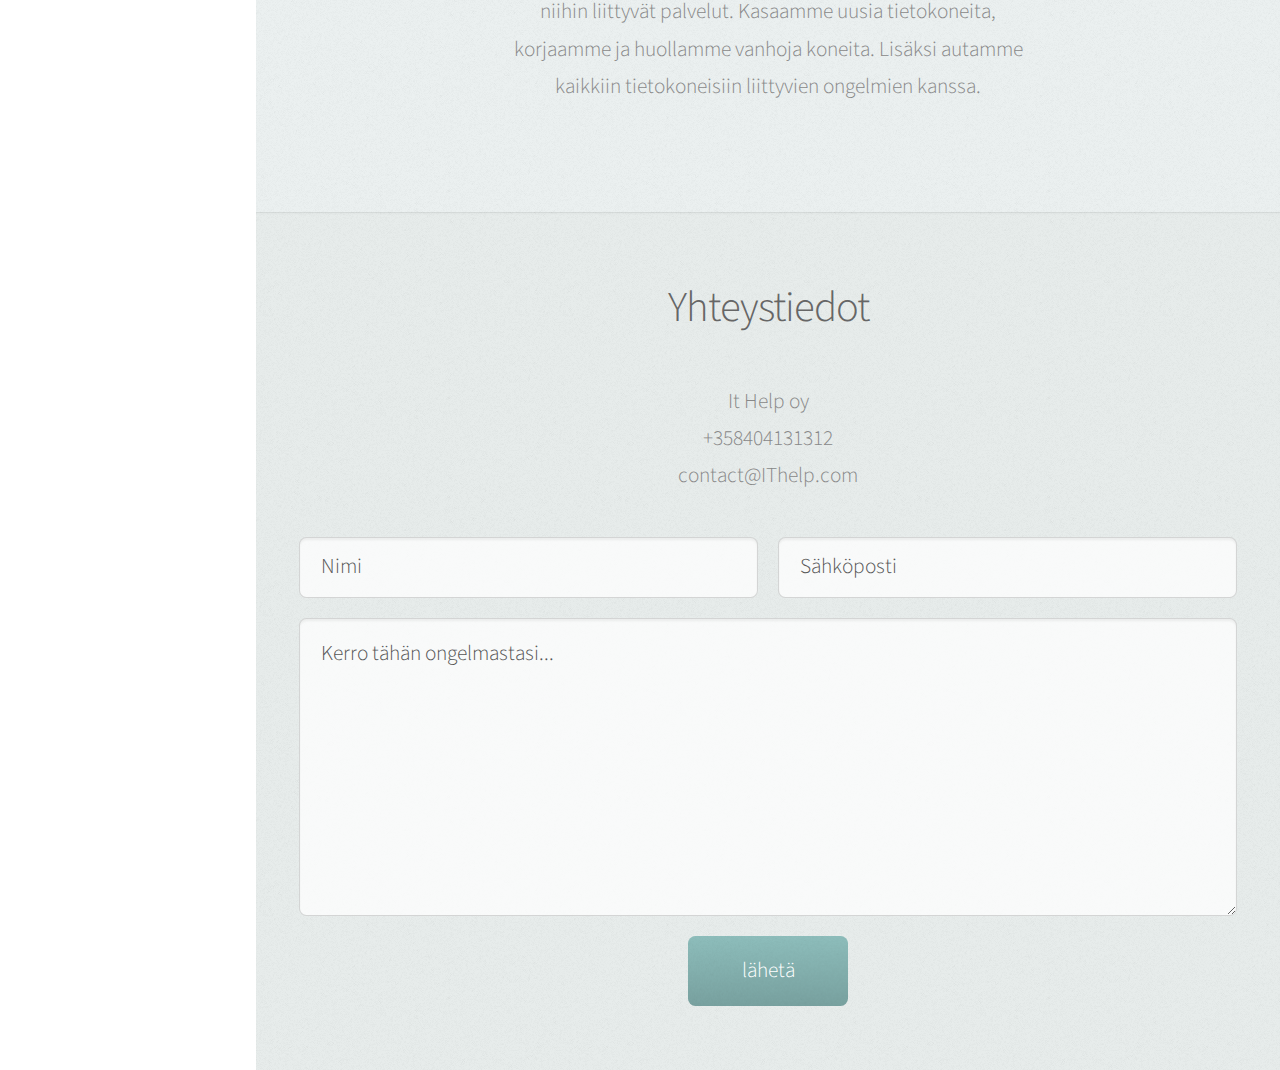
==== commit f7fa150e: "Update index.html" ====
--- a/index.html
+++ b/index.html
@@ -22,7 +22,7 @@
 					<!-- Navikointi -->
 						<nav id="nav">
 							<ul>
-								<li><a href="#top" id="top-link"><span class="icon solid fa-home">IT help</span></a></li>
+								<li><a href="#top" id="top-link"><span class="icon solid fa-home">Etusivu</span></a></li>
 								<li><a href="#portfolio" id="portfolio-link"><span class="icon solid fa-th">Aikaisempia töitä</span></a></li>
 								<li><a href="#about" id="about-link"><span class="icon solid fa-user">Meistä</span></a></li>
 								<li><a href="#contact" id="contact-link"><span class="icon solid fa-envelope">Ota yhteyttä</span></a></li>
@@ -163,4 +163,4 @@
 			<script src="assets/js/main.js"></script>
 
 	</body>
-</html>+</html>
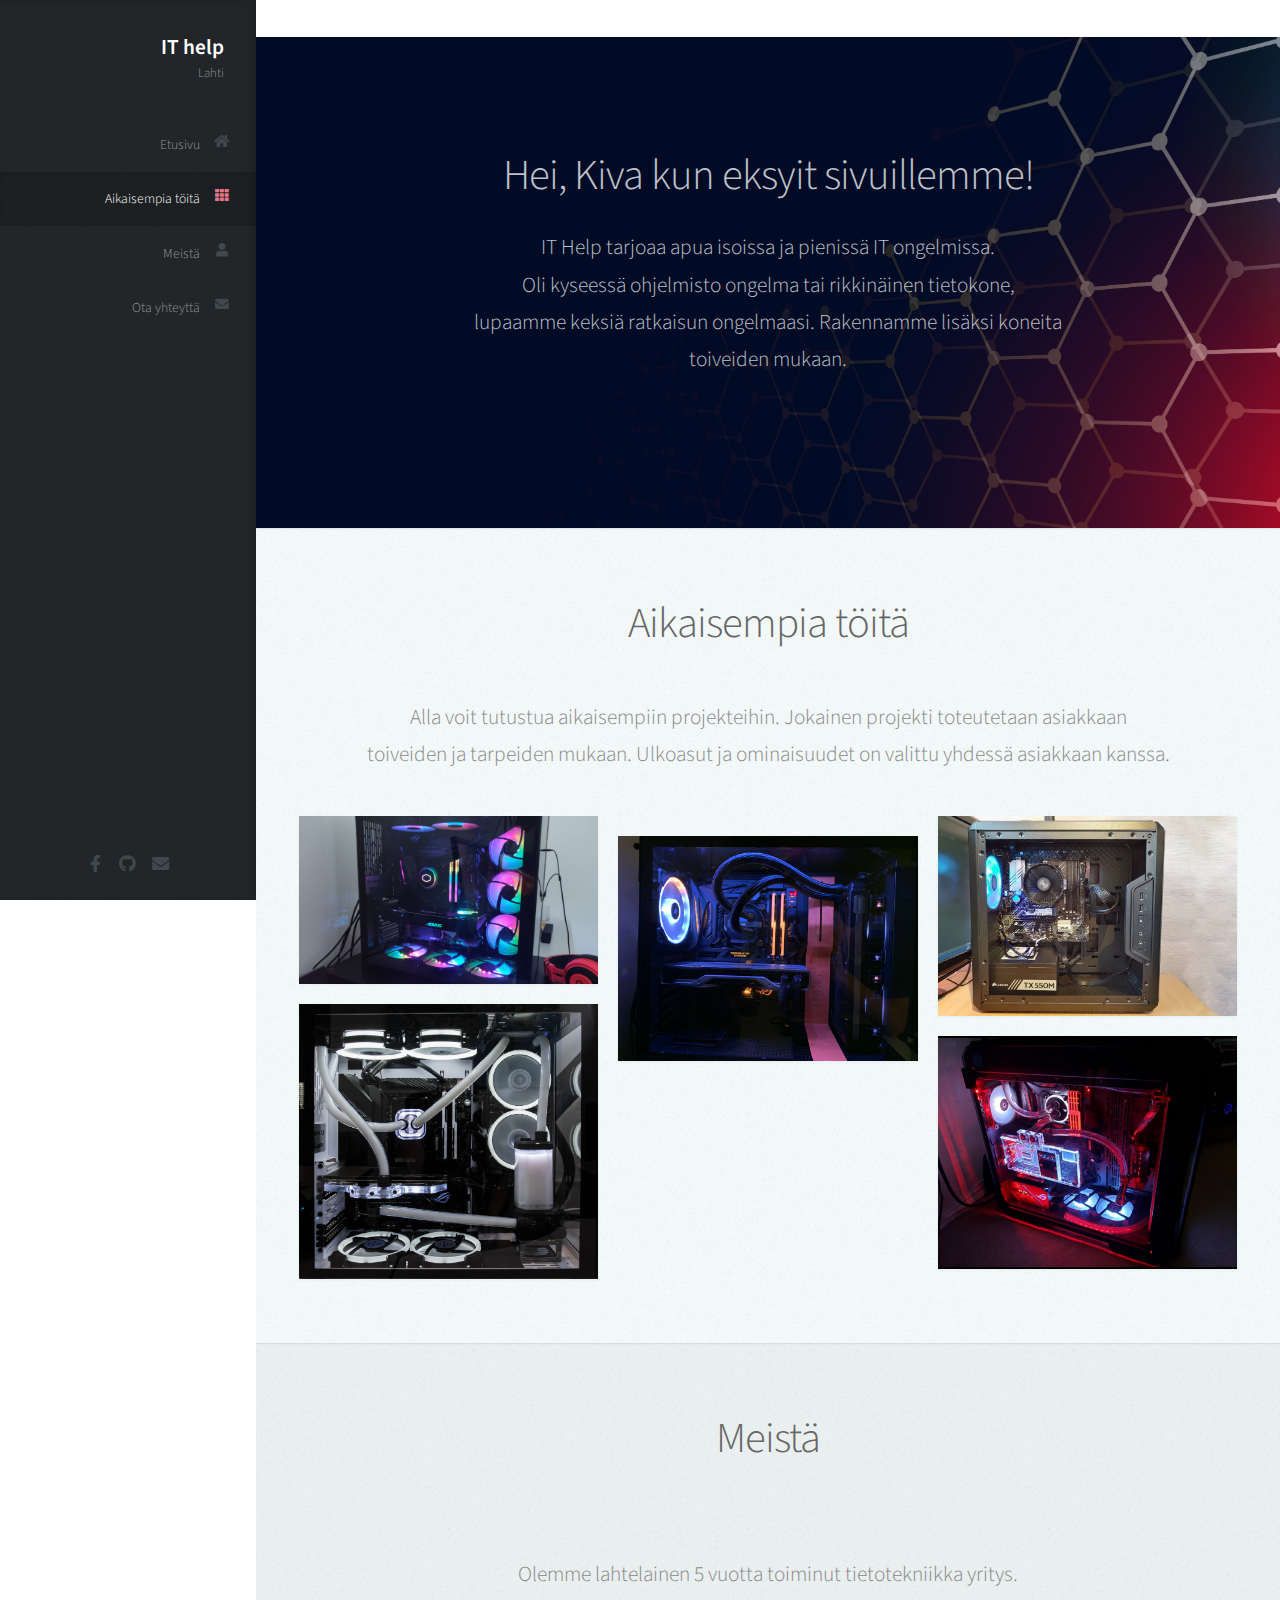
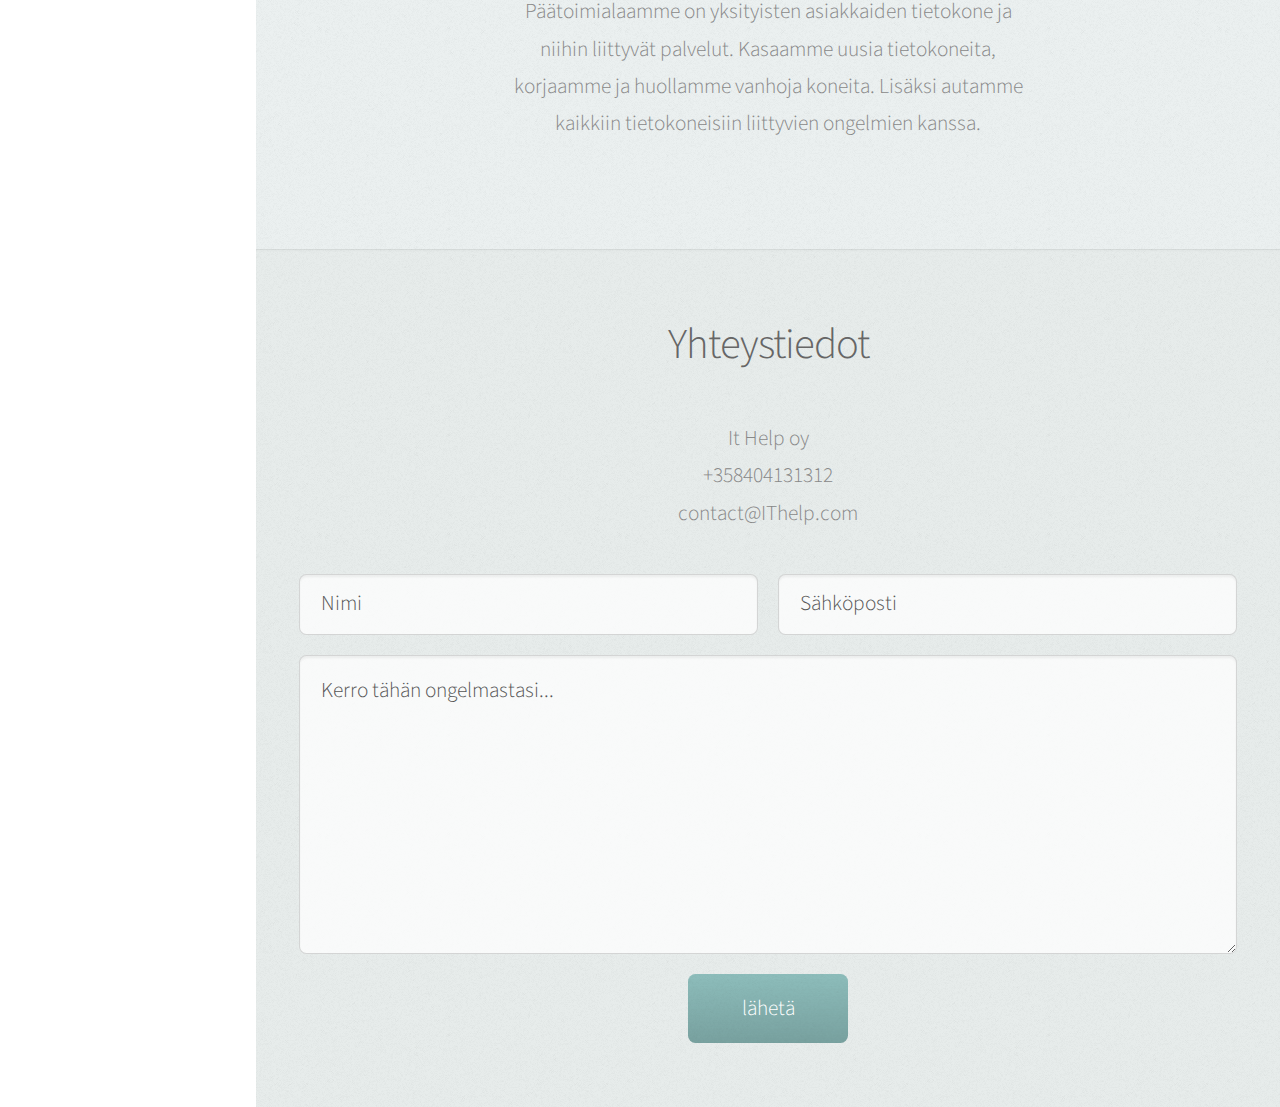
==== commit d140426e: "Update index.html" ====
--- a/index.html
+++ b/index.html
@@ -1,5 +1,5 @@
 <!DOCTYPE HTML>
-<html>
+<<html lang="en">
 	<head>
 		<title>IT help oy</title>
 		<meta charset="utf-8" />
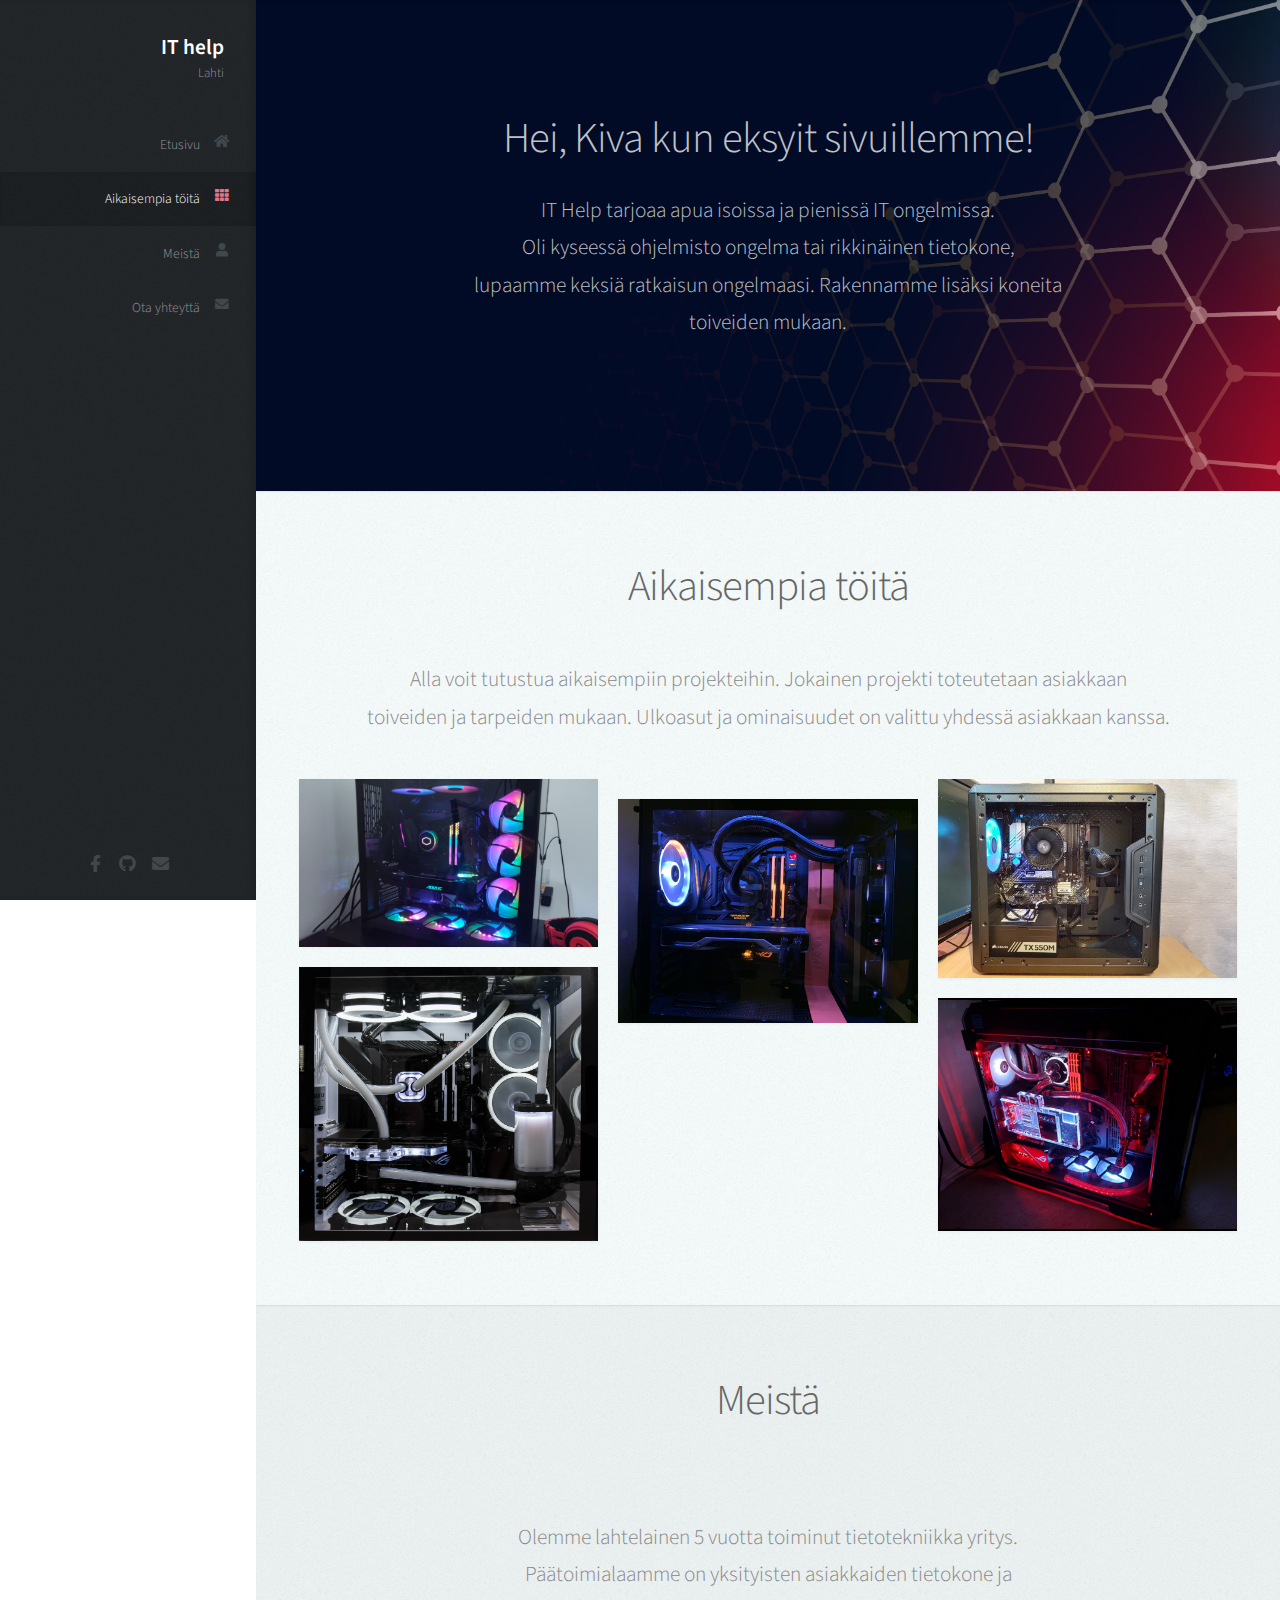
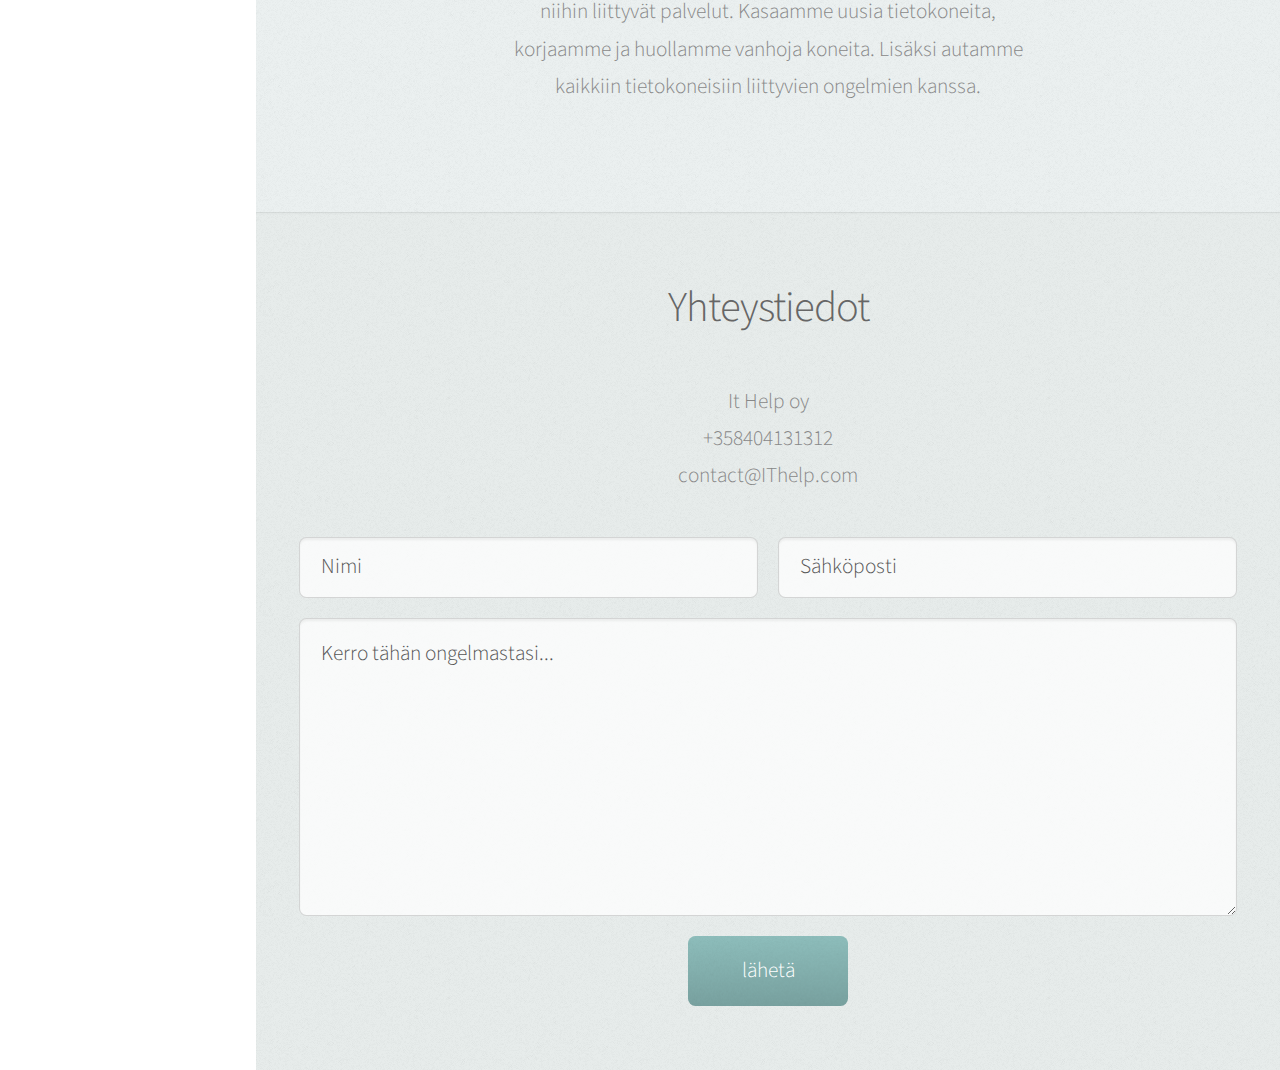
==== commit a5cc31b0: "Update index.html" ====
--- a/index.html
+++ b/index.html
@@ -1,5 +1,5 @@
 <!DOCTYPE HTML>
-<<html lang="en">
+<html lang="en">
 	<head>
 		<title>IT help oy</title>
 		<meta charset="utf-8" />
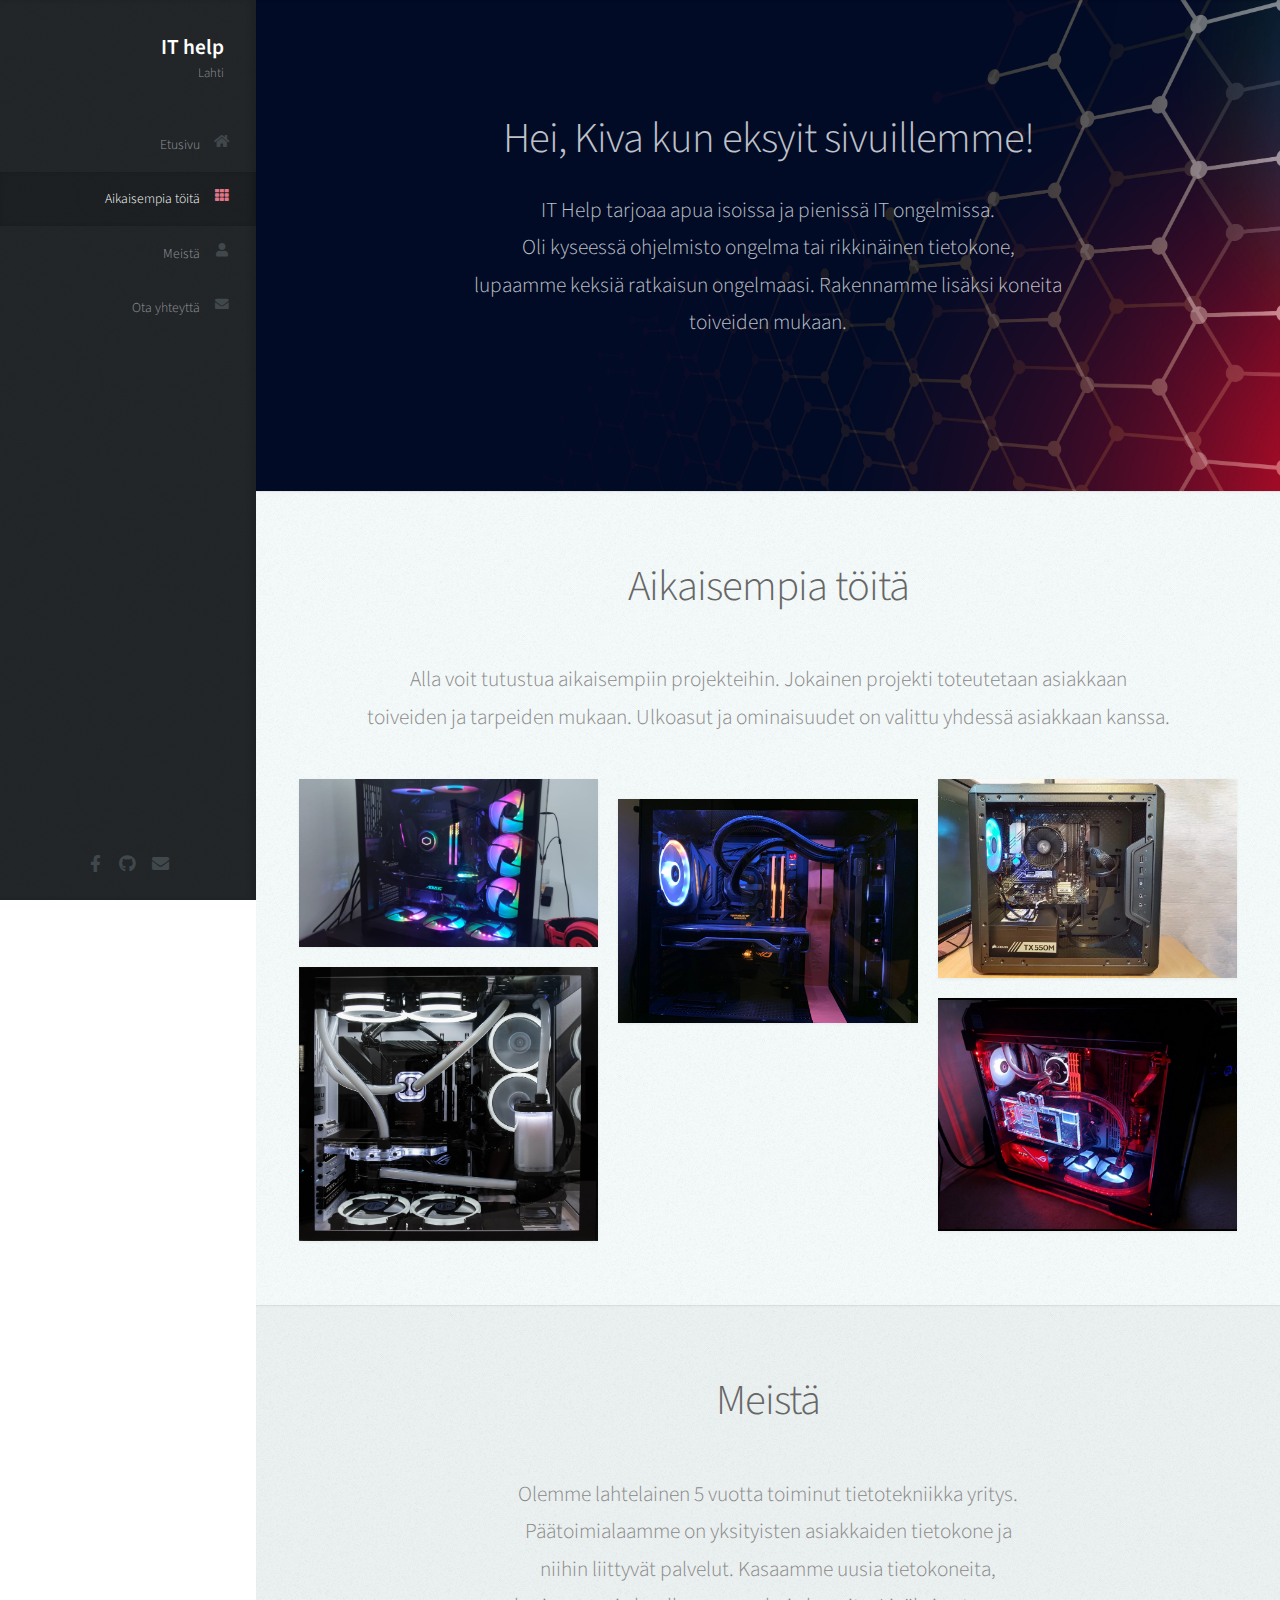
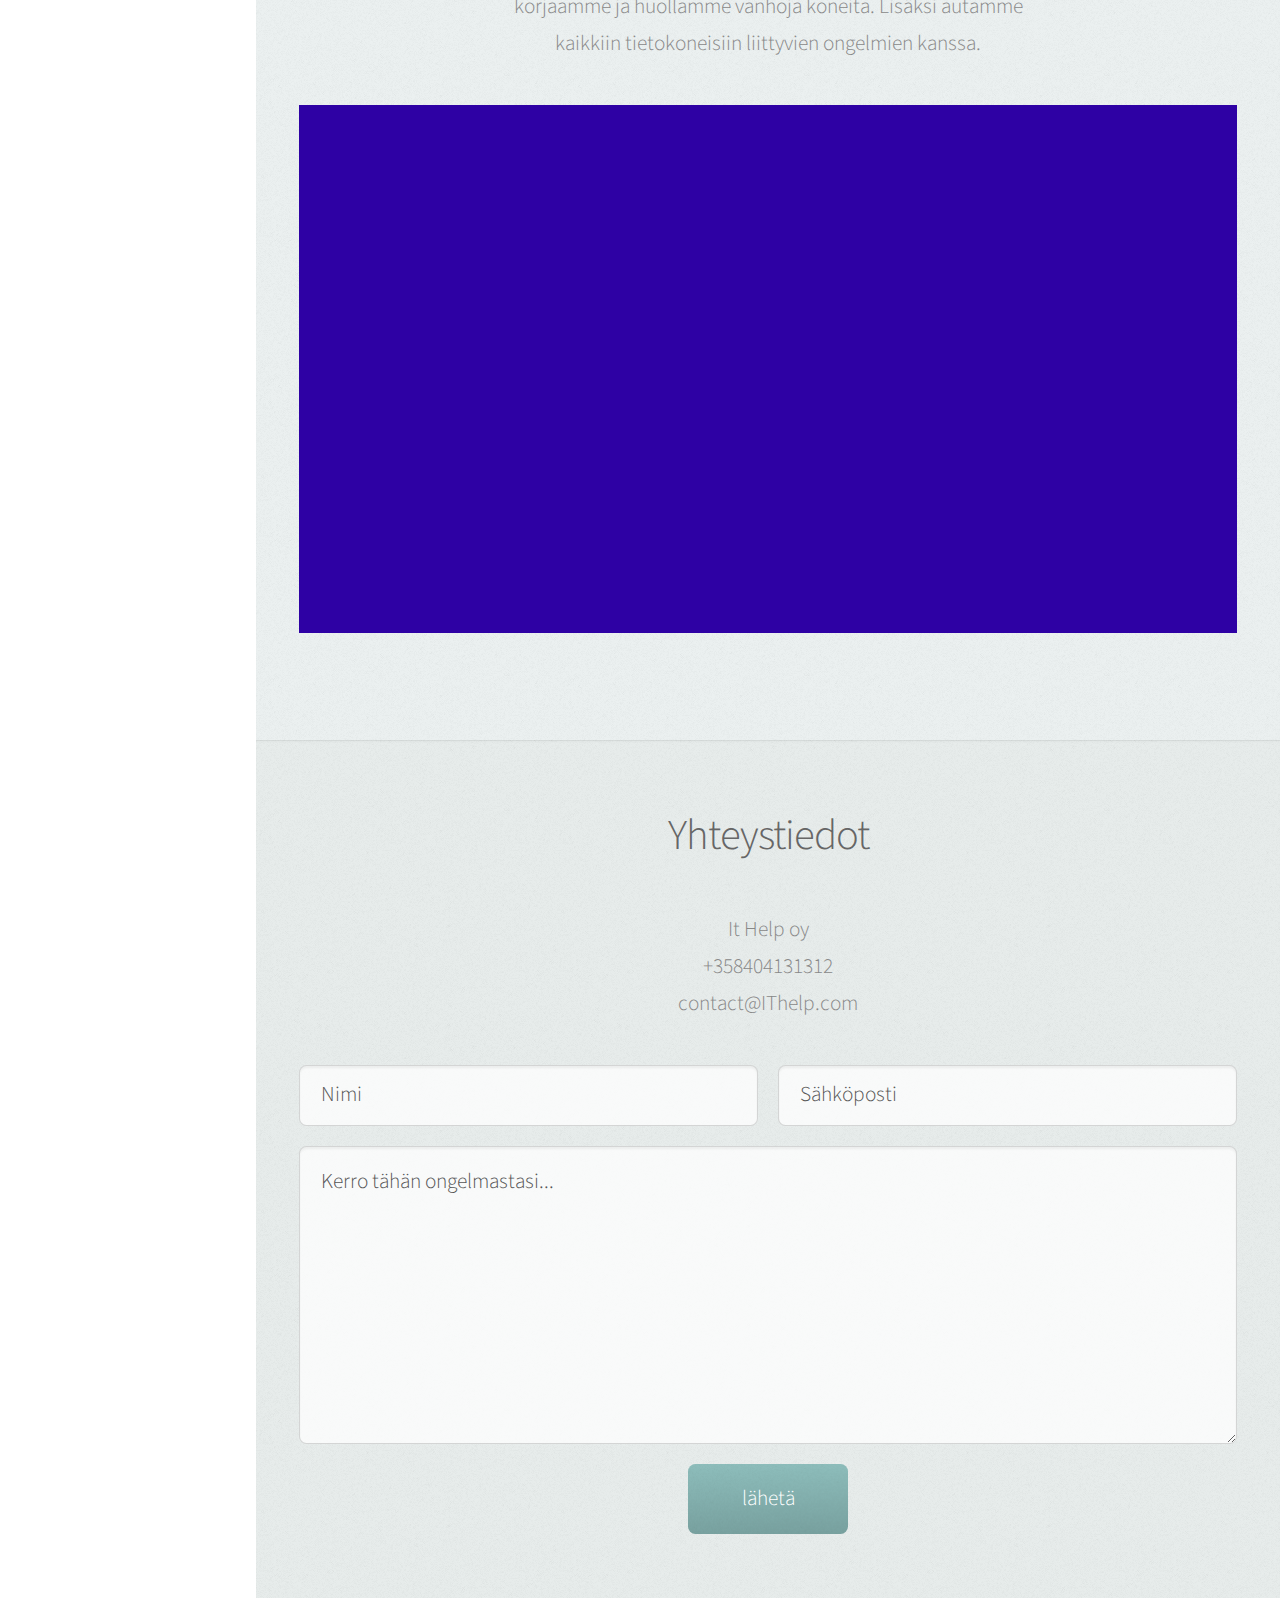
==== commit e9fa344f: "Update index.html" ====
--- a/index.html
+++ b/index.html
@@ -47,7 +47,7 @@
 		<!-- Main -->
 			<div id="main">
 
-				<!-- IT Help -->
+				<!-- Etusivu -->
 					<section id="top" class="one dark cover">
 						<div class="container">
 
@@ -111,13 +111,14 @@
 								<h2>Meistä</h2>
 							</header>
 
-							<a href="#" class="image featured"><img src="images/pic08.jpg" alt="" /></a>
-
 							<p>Olemme lahtelainen 5 vuotta toiminut tietotekniikka yritys.<br />
 							Päätoimialaamme on yksityisten asiakkaiden tietokone ja<br />
 							niihin liittyvät palvelut. Kasaamme uusia tietokoneita,<br />
 							korjaamme ja huollamme vanhoja koneita. Lisäksi autamme<br />
 							kaikkiin tietokoneisiin liittyvien ongelmien kanssa.</p>
+							
+							<a href="#" class="image featured"><img src="images/pic08.jpg" alt="" /></a>
+
 
 						</div>
 					</section>
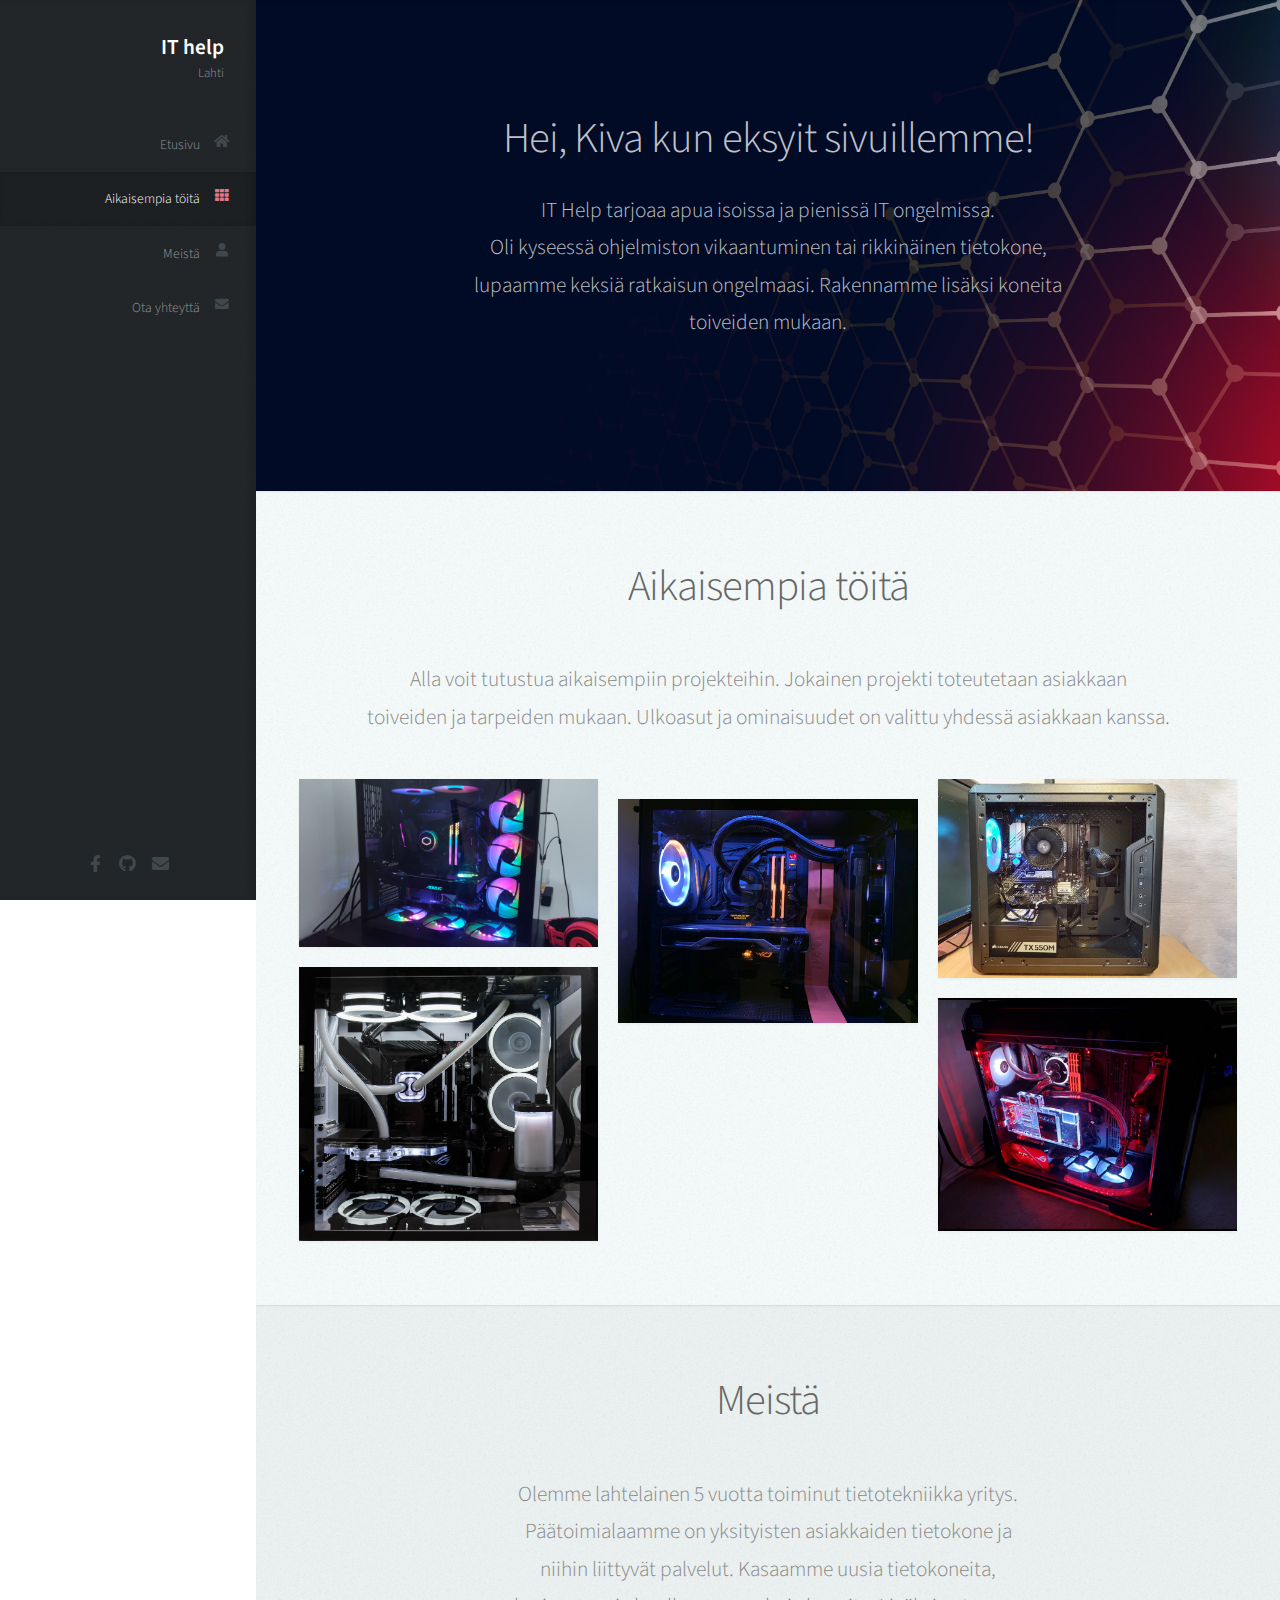
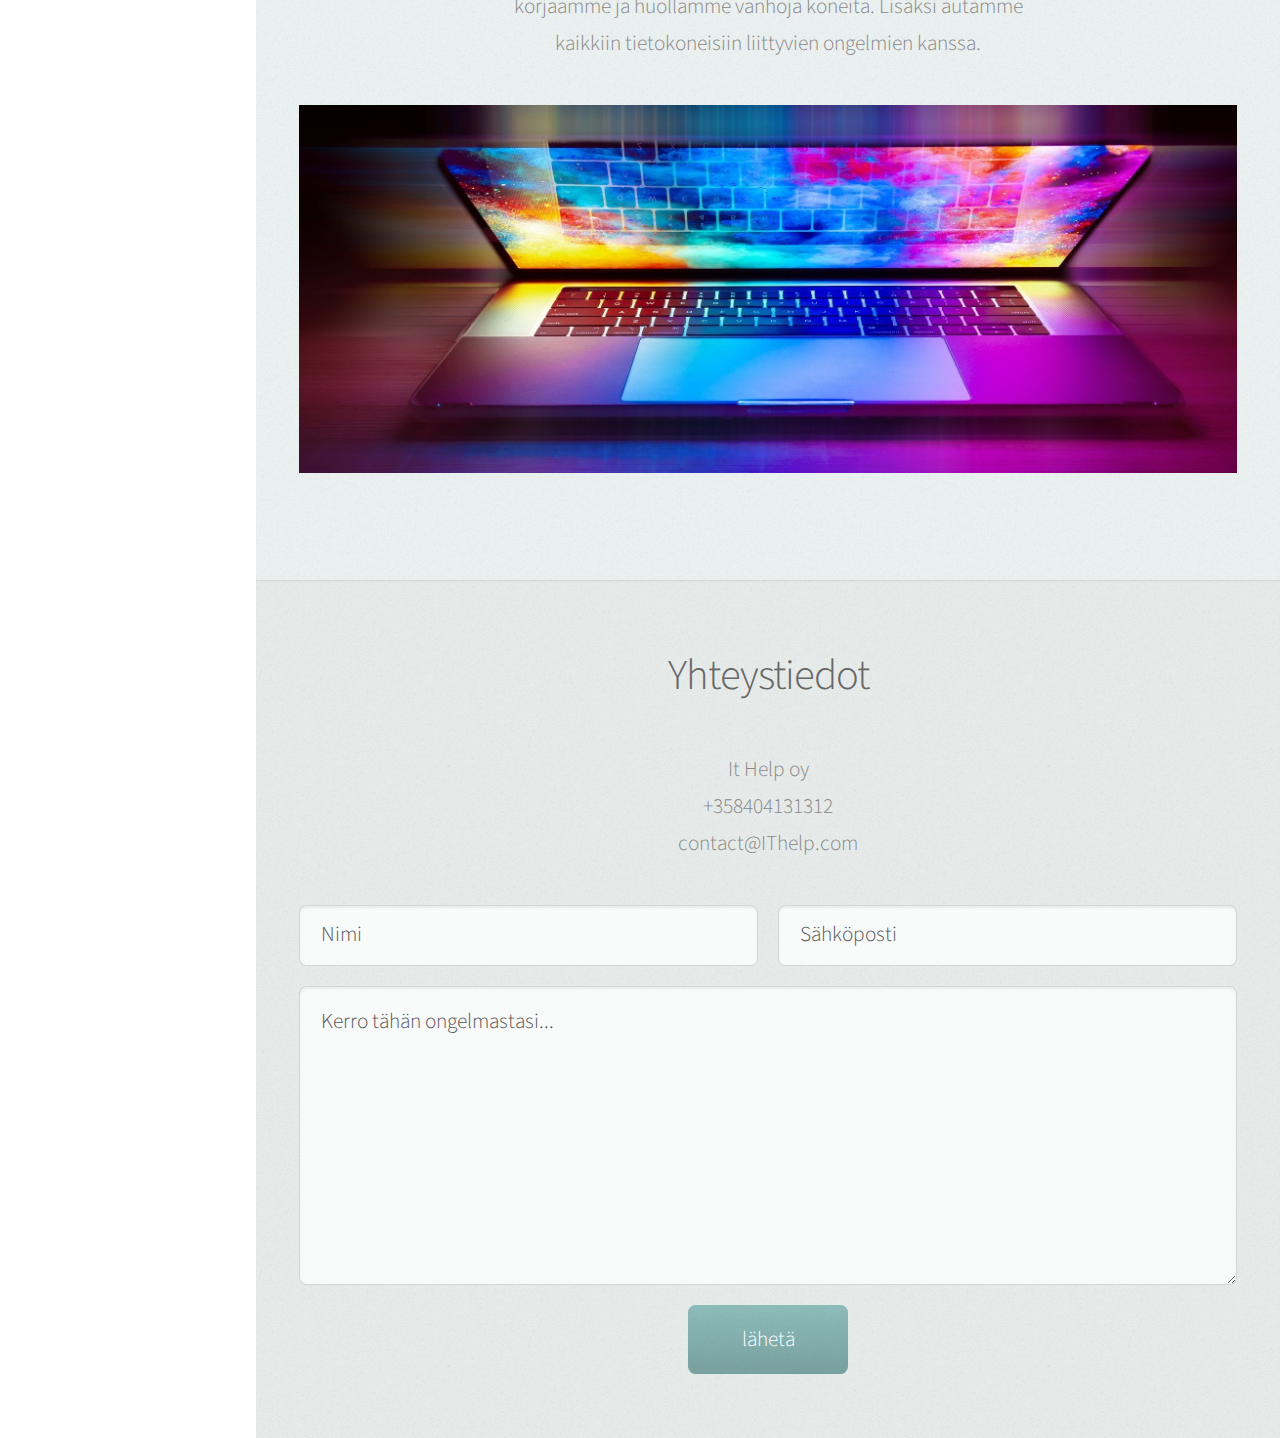
==== commit 4b3ae5a3: "Update index.html" ====
--- a/index.html
+++ b/index.html
@@ -54,7 +54,7 @@
 							<header>
 								<h2 class="alt">Hei, Kiva kun eksyit sivuillemme! </h2>
 								<p>IT Help tarjoaa apua isoissa ja pienissä IT ongelmissa.<br />
-								Oli kyseessä ohjelmisto ongelma tai rikkinäinen tietokone, <br />
+								Oli kyseessä ohjelmiston vikaantuminen tai rikkinäinen tietokone, <br />
 								lupaamme keksiä ratkaisun ongelmaasi. Rakennamme lisäksi koneita<br />
 								toiveiden mukaan.</p>
 							</header>
